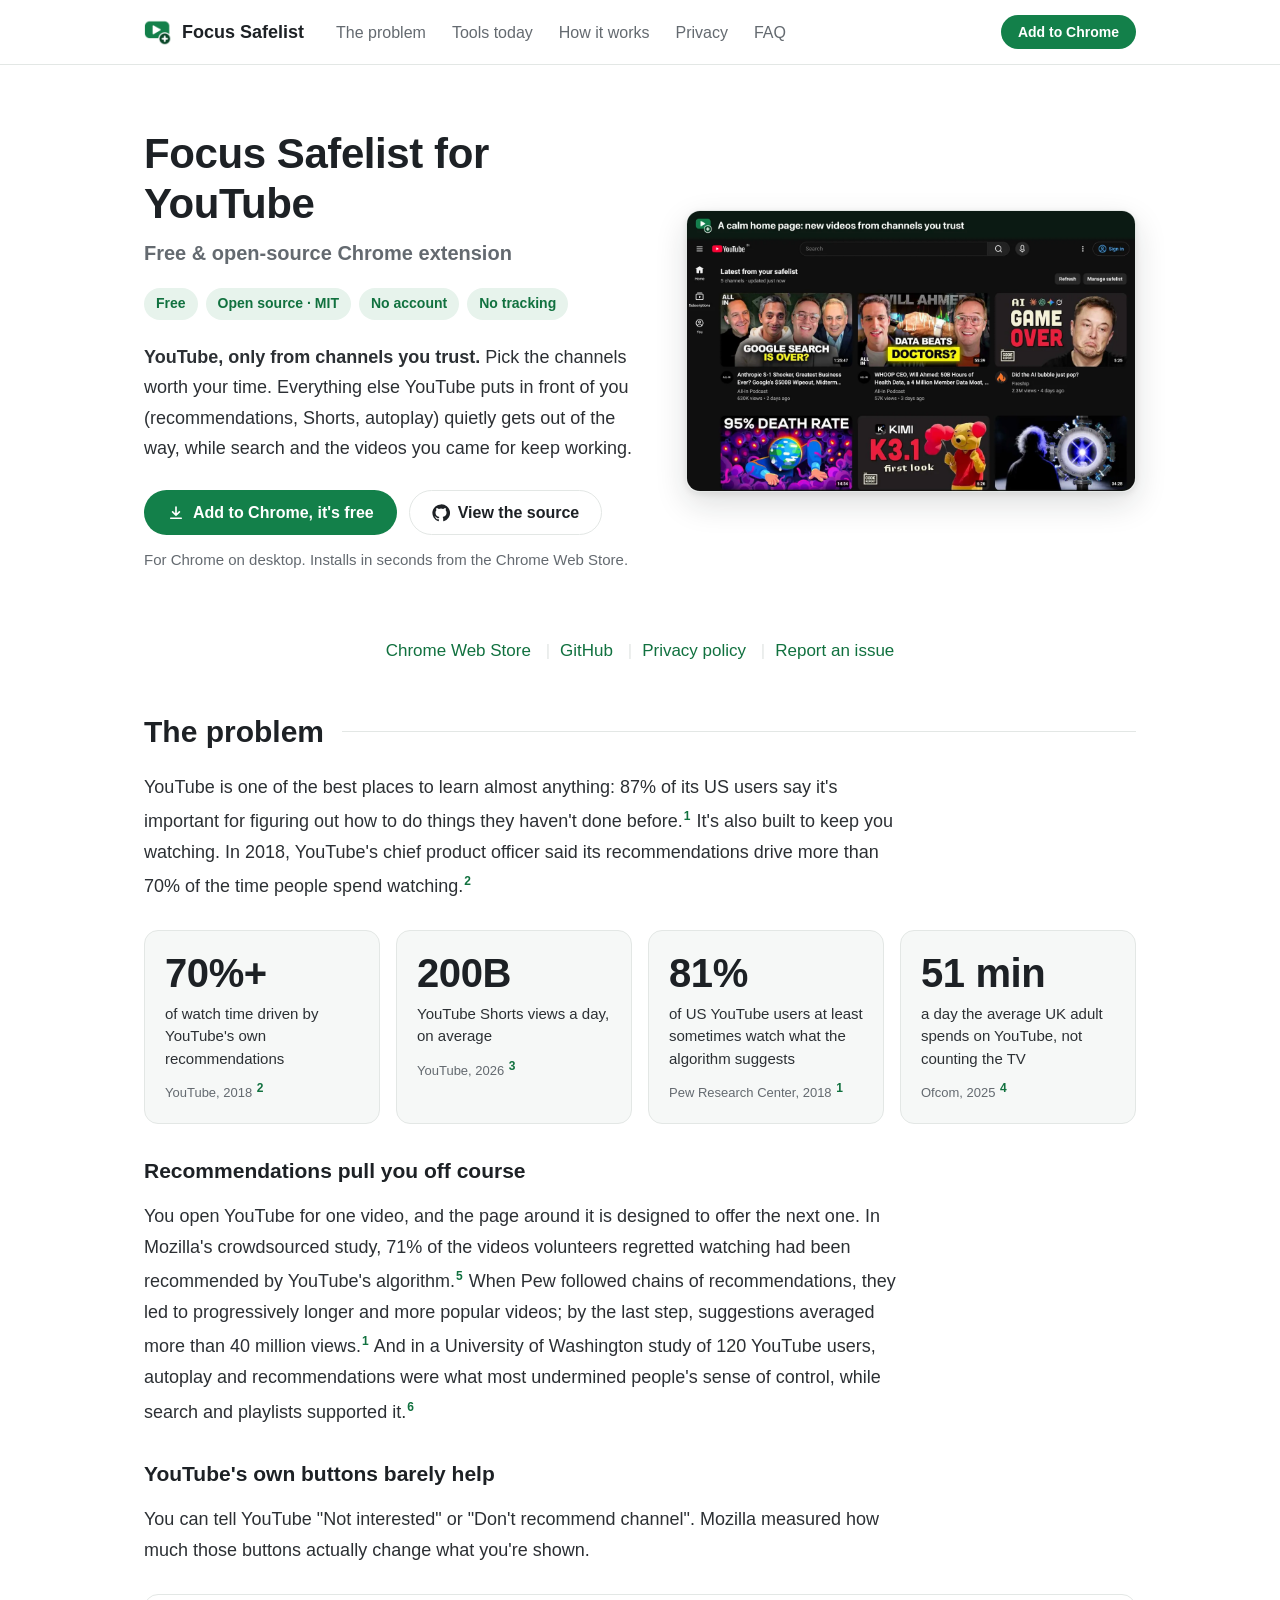
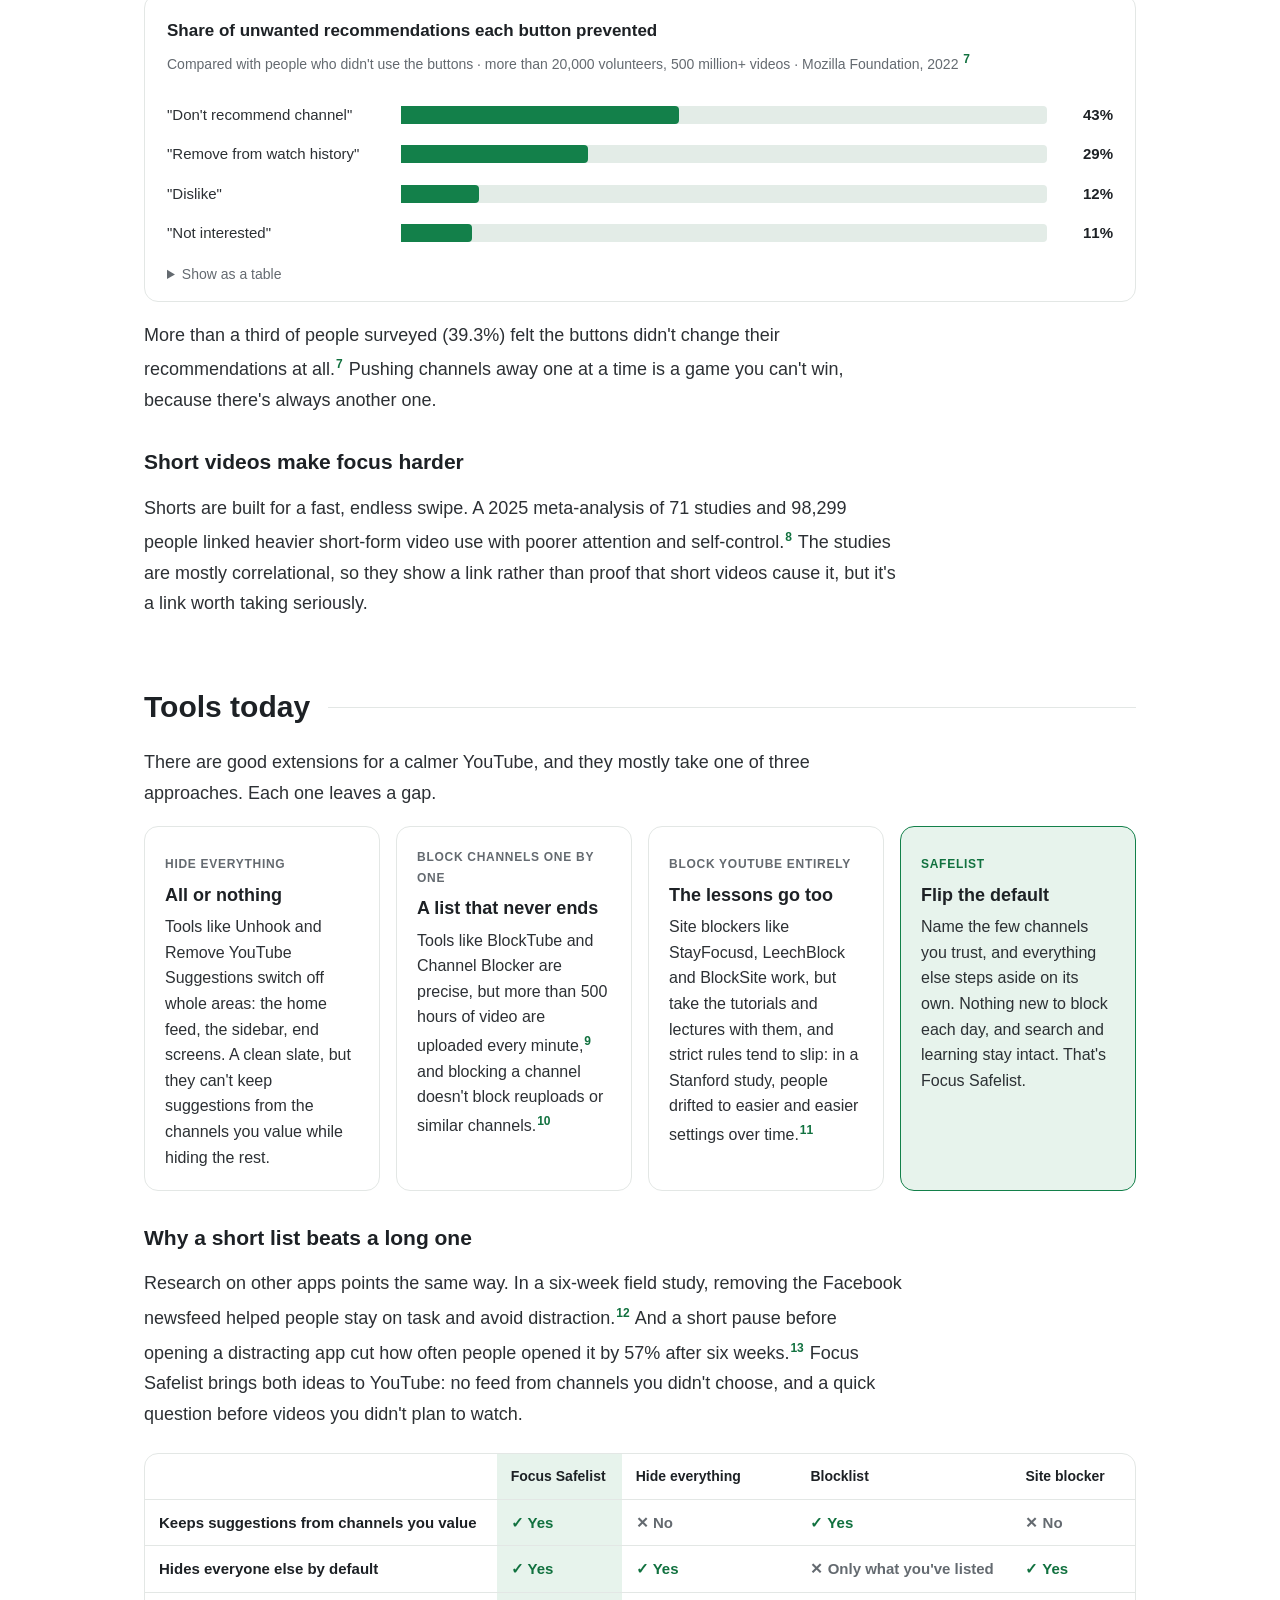
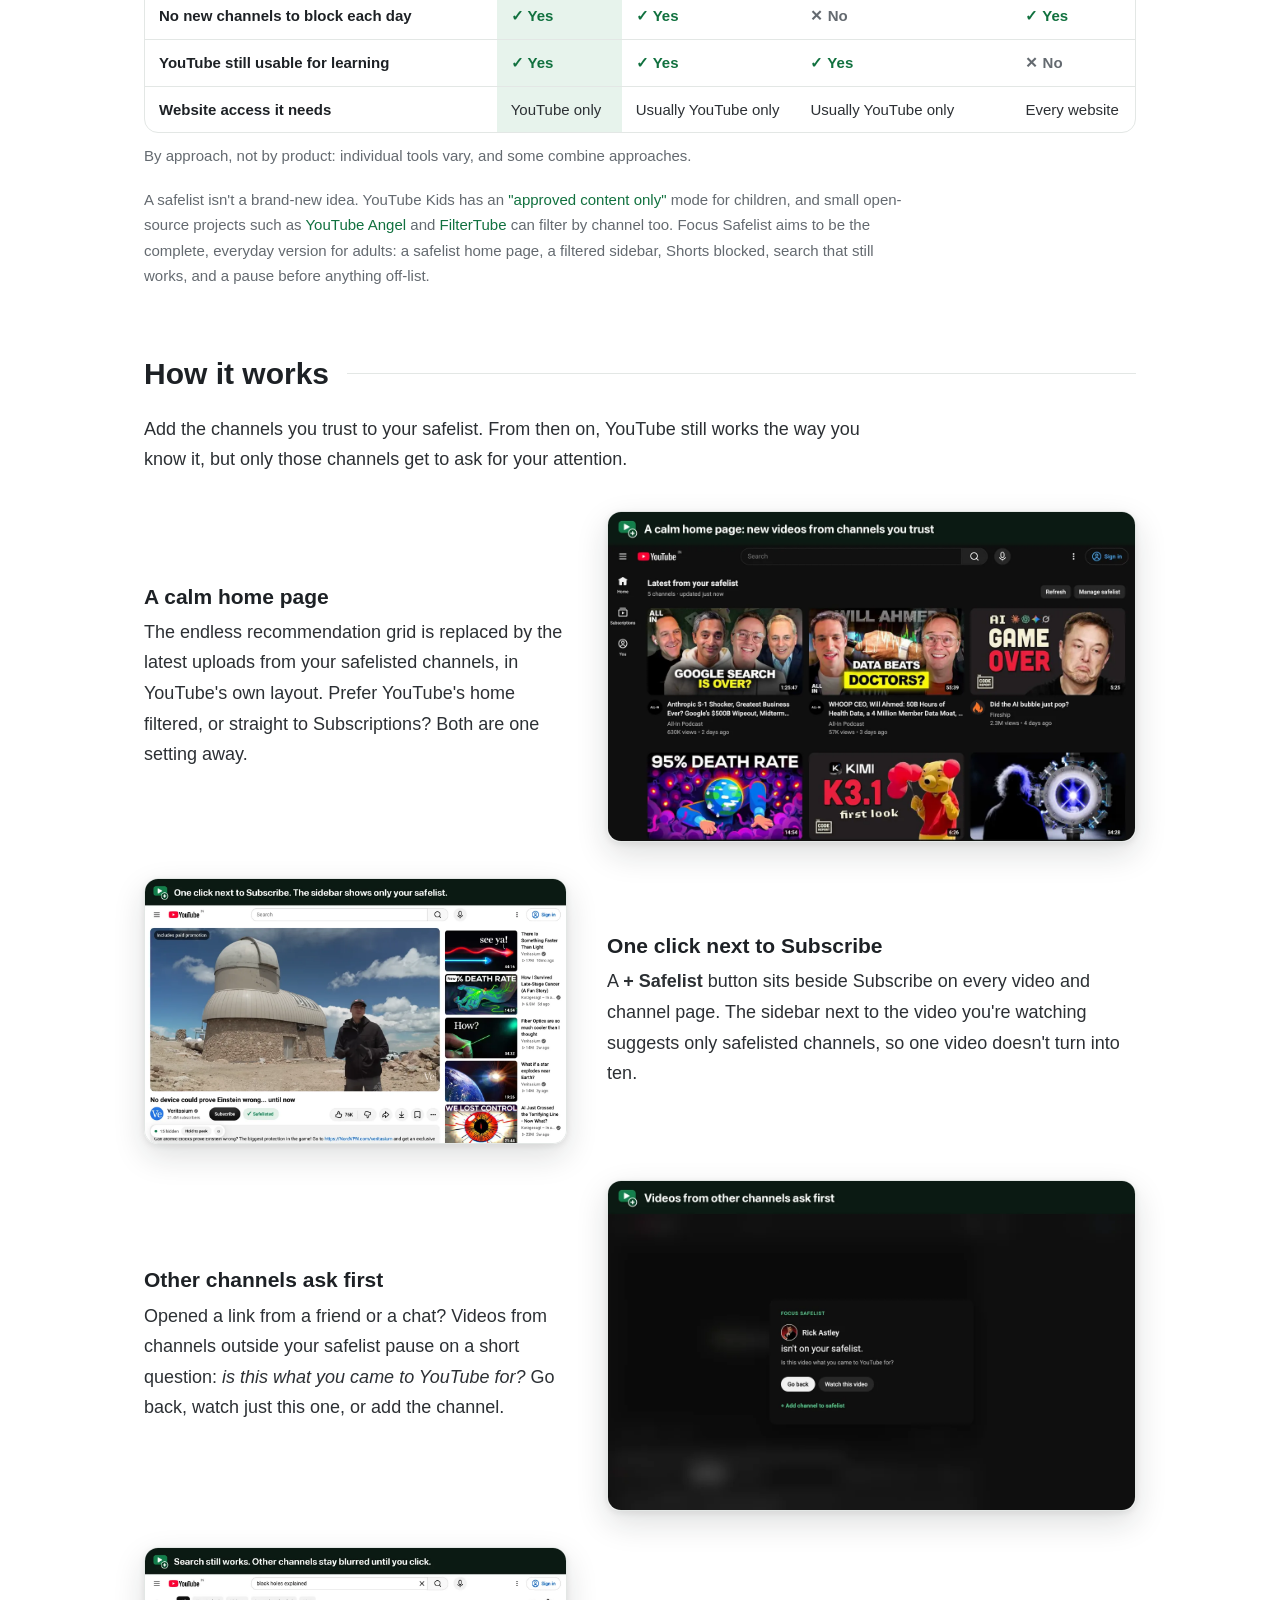
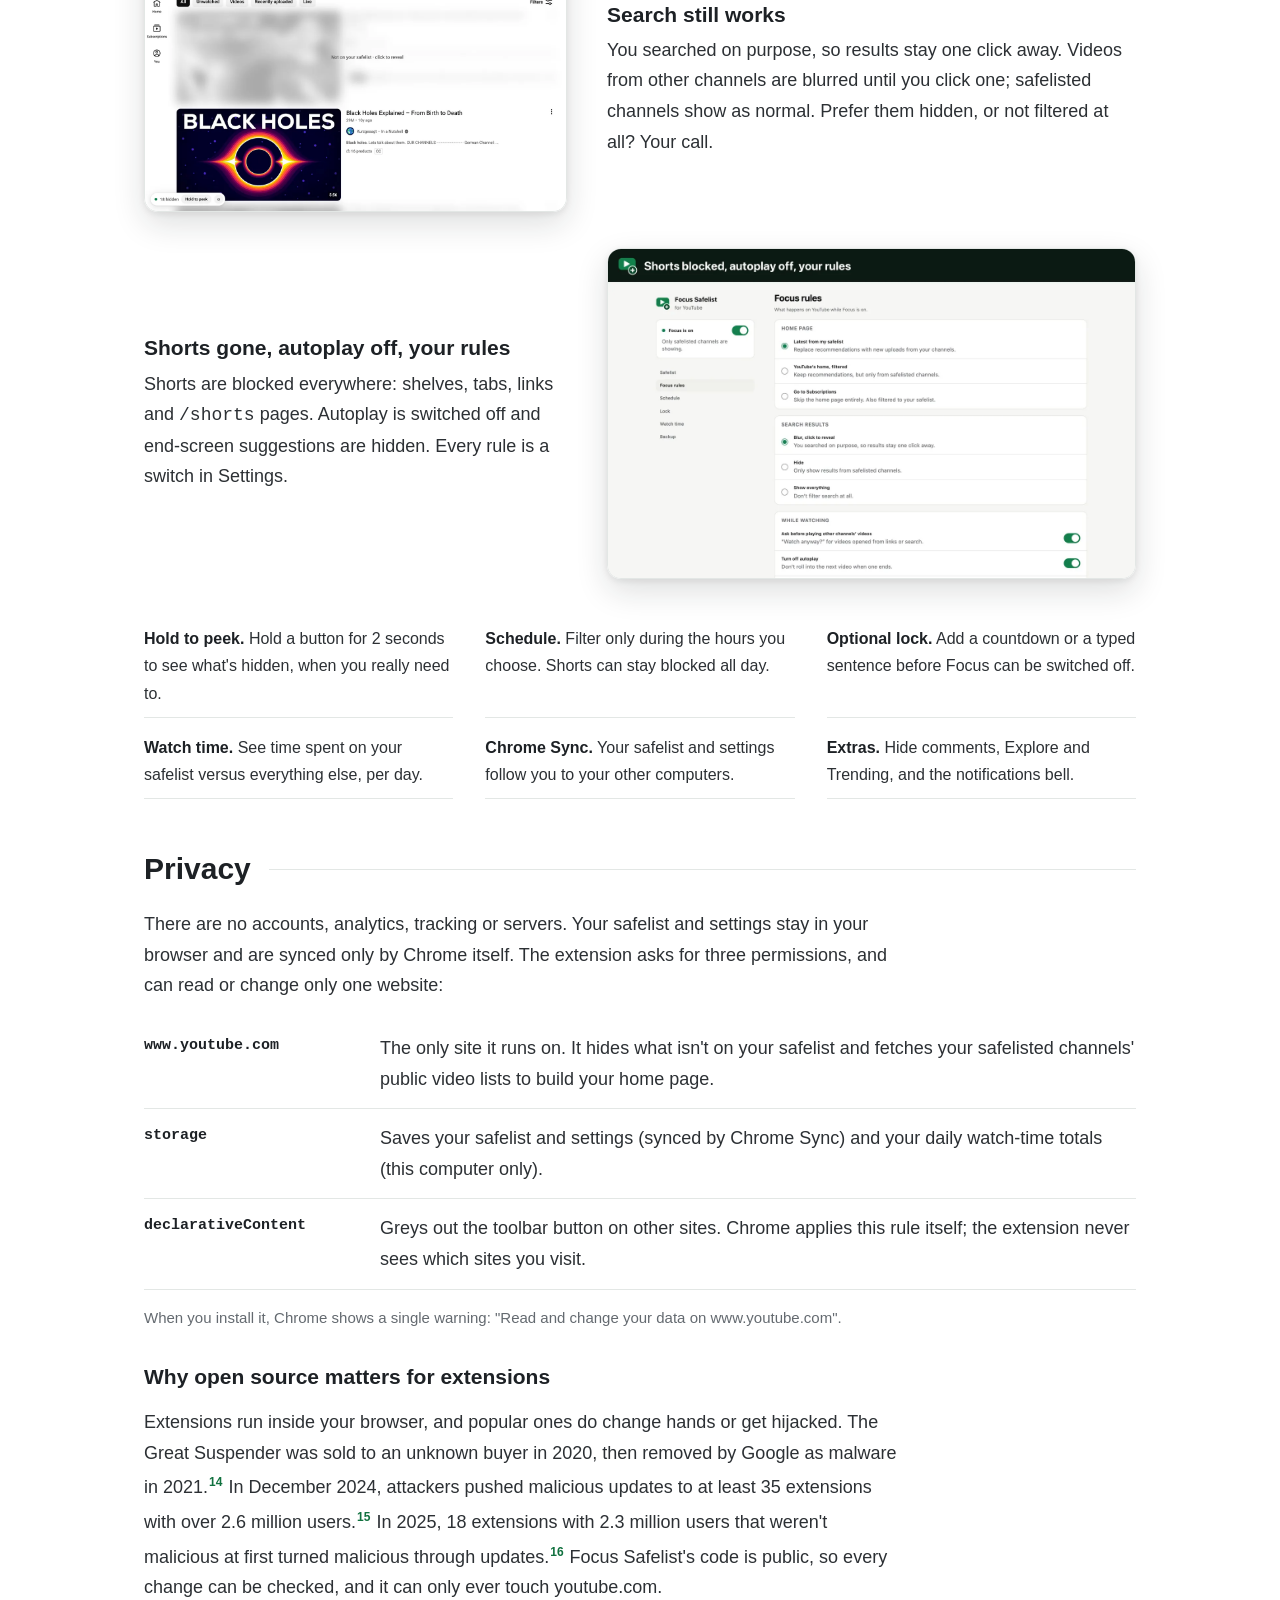
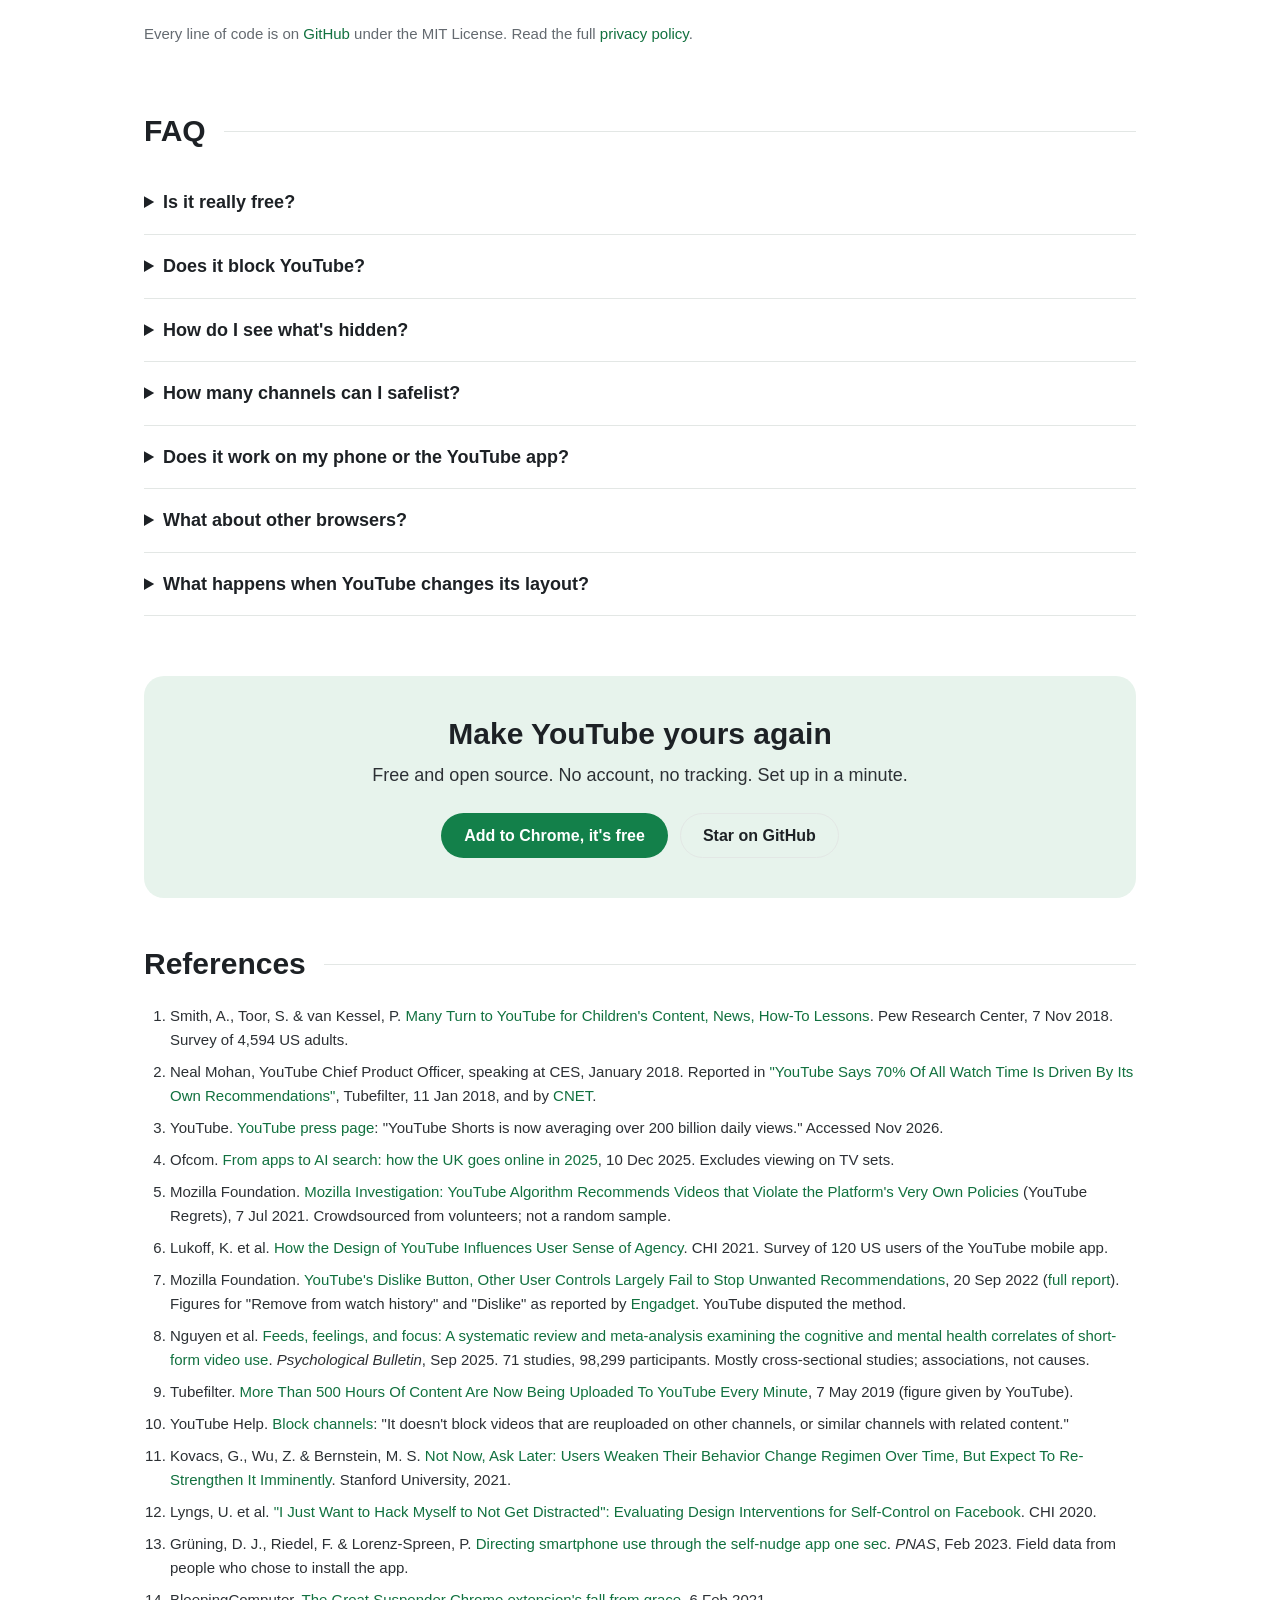
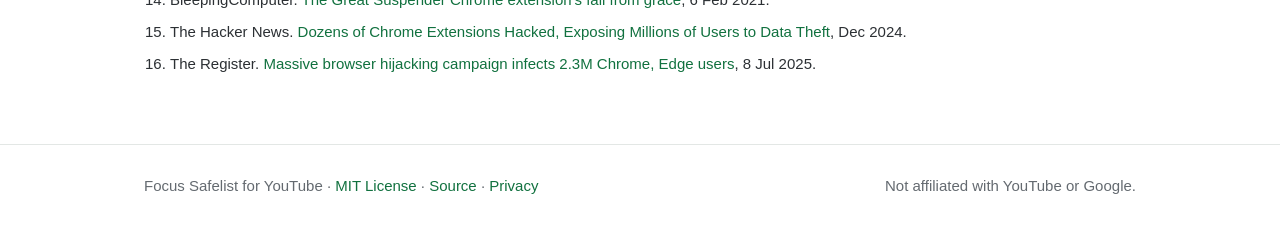
==== docs/index.html @ 9c0fc7d2 "Add the project website (GitHub Pages, docs/) A single static page: what Focus Safelist does, why Yo" ====
<!doctype html>
<html lang="en">
<head>
  <meta charset="utf-8">
  <meta name="viewport" content="width=device-width, initial-scale=1">
  <title>Focus Safelist for YouTube · YouTube, only from channels you trust</title>
  <meta name="description" content="A free, open-source Chrome extension that shows YouTube videos only from channels you trust. Hides other recommendations, blocks Shorts, turns off autoplay. No account, no tracking.">
  <link rel="canonical" href="https://thisisjoey.github.io/focus-safelist/">
  <link rel="icon" type="image/png" href="assets/favicon.png">
  <link rel="stylesheet" href="style.css">
  <meta name="theme-color" content="#13804a">

  <meta property="og:type" content="website">
  <meta property="og:title" content="Focus Safelist for YouTube">
  <meta property="og:description" content="YouTube, only from channels you trust. Free and open source.">
  <meta property="og:url" content="https://thisisjoey.github.io/focus-safelist/">
  <meta property="og:image" content="https://thisisjoey.github.io/focus-safelist/assets/social-card.jpg">
  <meta property="og:image:width" content="1400">
  <meta property="og:image:height" content="560">
  <meta name="twitter:card" content="summary_large_image">

  <script type="application/ld+json">
  {
    "@context": "https://schema.org",
    "@type": "SoftwareApplication",
    "name": "Focus Safelist for YouTube",
    "applicationCategory": "BrowserApplication",
    "operatingSystem": "Chrome",
    "offers": { "@type": "Offer", "price": "0", "priceCurrency": "USD" },
    "license": "https://opensource.org/licenses/MIT",
    "url": "https://thisisjoey.github.io/focus-safelist/",
    "downloadUrl": "https://chromewebstore.google.com/detail/goiilbihmgooemmokanoacgifdchcgjo",
    "codeRepository": "https://github.com/thisisjoey/focus-safelist"
  }
  </script>
</head>
<body>
  <a class="skip" href="#main">Skip to content</a>

  <header class="nav">
    <div class="wrap">
      <a class="brand" href="#top"><img src="assets/icon128.png" alt="" width="28" height="28">Focus Safelist</a>
      <ul class="nav-links">
        <li><a href="#problem">The problem</a></li>
        <li><a href="#tools">Tools today</a></li>
        <li><a href="#how">How it works</a></li>
        <li><a href="#privacy">Privacy</a></li>
        <li><a href="#faq">FAQ</a></li>
      </ul>
      <a class="btn btn-primary btn-small nav-cta" href="https://chromewebstore.google.com/detail/goiilbihmgooemmokanoacgifdchcgjo">Add to Chrome</a>
    </div>
  </header>

  <main id="main">
    <div class="wrap" id="top">

      <div class="hero">
        <div>
          <h1>Focus Safelist for YouTube</h1>
          <p class="role">Free &amp; open-source Chrome extension</p>
          <ul class="badges" aria-label="At a glance">
            <li>Free</li>
            <li>Open source · MIT</li>
            <li>No account</li>
            <li>No tracking</li>
          </ul>
          <p class="lede"><b>YouTube, only from channels you trust.</b> Pick the channels worth your time. Everything else YouTube puts in front of you (recommendations, Shorts, autoplay) quietly gets out of the way, while search and the videos you came for keep working.</p>
          <div class="cta-row">
            <a class="btn btn-primary" href="https://chromewebstore.google.com/detail/goiilbihmgooemmokanoacgifdchcgjo">
              <svg viewBox="0 0 24 24" fill="none" stroke="currentColor" stroke-width="2.2" stroke-linecap="round" stroke-linejoin="round" aria-hidden="true"><path d="M12 4v11m0 0-4.5-4.5M12 15l4.5-4.5M5 19h14"/></svg>
              Add to Chrome, it's free
            </a>
            <a class="btn btn-ghost" href="https://github.com/thisisjoey/focus-safelist">
              <svg viewBox="0 0 24 24" fill="currentColor" aria-hidden="true"><path d="M12 .5a11.5 11.5 0 0 0-3.64 22.41c.58.1.79-.25.79-.56v-2c-3.2.7-3.88-1.37-3.88-1.37-.53-1.33-1.28-1.69-1.28-1.69-1.05-.71.08-.7.08-.7 1.16.08 1.77 1.19 1.77 1.19 1.03 1.77 2.7 1.26 3.36.96.1-.75.4-1.26.73-1.55-2.56-.29-5.25-1.28-5.25-5.69 0-1.26.45-2.29 1.19-3.1-.12-.29-.52-1.47.11-3.06 0 0 .97-.31 3.17 1.18a11 11 0 0 1 5.77 0c2.2-1.49 3.17-1.18 3.17-1.18.63 1.59.23 2.77.11 3.06.74.81 1.19 1.84 1.19 3.1 0 4.42-2.7 5.39-5.26 5.68.41.36.78 1.06.78 2.14v3.17c0 .31.21.67.8.56A11.5 11.5 0 0 0 12 .5Z"/></svg>
              View the source
            </a>
          </div>
          <p class="cta-note">For Chrome on desktop. Installs in seconds from the Chrome Web Store.</p>
        </div>
        <img class="shot" src="assets/screenshot-1-home.webp" width="1280" height="800" alt="YouTube's home page with Focus Safelist on: a grid titled 'Latest from your safelist' showing new uploads from five chosen channels, and no other recommendations.">
      </div>

      <p class="links-row">
        <a href="https://chromewebstore.google.com/detail/goiilbihmgooemmokanoacgifdchcgjo">Chrome Web Store</a> <a href="https://github.com/thisisjoey/focus-safelist">GitHub</a> <a href="https://github.com/thisisjoey/focus-safelist/blob/main/PRIVACY.md">Privacy policy</a> <a href="https://github.com/thisisjoey/focus-safelist/issues">Report an issue</a>
      </p>

      <section id="problem" aria-labelledby="problem-h">
        <h2 id="problem-h">The problem</h2>
        <p class="measure">YouTube is one of the best places to learn almost anything: 87% of its US users say it's important for figuring out how to do things they haven't done before.<sup><a href="#ref-pew">1</a></sup> It's also built to keep you watching. In 2018, YouTube's chief product officer said its recommendations drive more than 70% of the time people spend watching.<sup><a href="#ref-mohan">2</a></sup></p>

        <div class="stats">
          <div class="stat">
            <span class="stat-value">70%+</span>
            <span class="stat-label">of watch time driven by YouTube's own recommendations</span>
            <span class="stat-source">YouTube, 2018 <sup><a href="#ref-mohan">2</a></sup></span>
          </div>
          <div class="stat">
            <span class="stat-value">200B</span>
            <span class="stat-label">YouTube Shorts views a day, on average</span>
            <span class="stat-source">YouTube, 2026 <sup><a href="#ref-shorts">3</a></sup></span>
          </div>
          <div class="stat">
            <span class="stat-value">81%</span>
            <span class="stat-label">of US YouTube users at least sometimes watch what the algorithm suggests</span>
            <span class="stat-source">Pew Research Center, 2018 <sup><a href="#ref-pew">1</a></sup></span>
          </div>
          <div class="stat">
            <span class="stat-value">51 min</span>
            <span class="stat-label">a day the average UK adult spends on YouTube, not counting the TV</span>
            <span class="stat-source">Ofcom, 2025 <sup><a href="#ref-ofcom">4</a></sup></span>
          </div>
        </div>

        <h3 class="gap">Recommendations pull you off course</h3>
        <p class="measure">You open YouTube for one video, and the page around it is designed to offer the next one. In Mozilla's crowdsourced study, 71% of the videos volunteers regretted watching had been recommended by YouTube's algorithm.<sup><a href="#ref-regrets">5</a></sup> When Pew followed chains of recommendations, they led to progressively longer and more popular videos; by the last step, suggestions averaged more than 40 million views.<sup><a href="#ref-pew">1</a></sup> And in a University of Washington study of 120 YouTube users, autoplay and recommendations were what most undermined people's sense of control, while search and playlists supported it.<sup><a href="#ref-lukoff">6</a></sup></p>

        <h3 class="gap">YouTube's own buttons barely help</h3>
        <p class="measure">You can tell YouTube "Not interested" or "Don't recommend channel". Mozilla measured how much those buttons actually change what you're shown.</p>

        <figure class="chart" aria-labelledby="chart-title">
          <p class="chart-title" id="chart-title">Share of unwanted recommendations each button prevented</p>
          <p class="chart-sub">Compared with people who didn't use the buttons · more than 20,000 volunteers, 500 million+ videos · Mozilla Foundation, 2022 <sup><a href="#ref-buttons">7</a></sup></p>
          <ul class="bars">
            <li class="bar-row" tabindex="0" aria-label="Don't recommend channel: prevented 43% of unwanted recommendations">
              <span class="bar-name">"Don't recommend channel"</span>
              <span class="bar-track"><span class="bar-fill" style="width: 43%"></span></span>
              <span class="bar-value">43%</span>
              <span class="bar-tip" aria-hidden="true">"Don't recommend channel" prevented 43% of unwanted recommendations, the best of the four.</span>
            </li>
            <li class="bar-row" tabindex="0" aria-label="Remove from watch history: prevented 29% of unwanted recommendations">
              <span class="bar-name">"Remove from watch history"</span>
              <span class="bar-track"><span class="bar-fill" style="width: 29%"></span></span>
              <span class="bar-value">29%</span>
              <span class="bar-tip" aria-hidden="true">"Remove from watch history" prevented 29% of unwanted recommendations.</span>
            </li>
            <li class="bar-row" tabindex="0" aria-label="Dislike: prevented 12% of unwanted recommendations">
              <span class="bar-name">"Dislike"</span>
              <span class="bar-track"><span class="bar-fill" style="width: 12%"></span></span>
              <span class="bar-value">12%</span>
              <span class="bar-tip" aria-hidden="true">"Dislike" prevented 12% of unwanted recommendations.</span>
            </li>
            <li class="bar-row" tabindex="0" aria-label="Not interested: prevented 11% of unwanted recommendations">
              <span class="bar-name">"Not interested"</span>
              <span class="bar-track"><span class="bar-fill" style="width: 11%"></span></span>
              <span class="bar-value">11%</span>
              <span class="bar-tip" aria-hidden="true">"Not interested" prevented 11% of unwanted recommendations.</span>
            </li>
          </ul>
          <details>
            <summary>Show as a table</summary>
            <table>
              <thead><tr><th scope="col">YouTube button</th><th scope="col">Unwanted recommendations prevented</th></tr></thead>
              <tbody>
                <tr><td>Don't recommend channel</td><td>43%</td></tr>
                <tr><td>Remove from watch history</td><td>29%</td></tr>
                <tr><td>Dislike</td><td>12%</td></tr>
                <tr><td>Not interested</td><td>11%</td></tr>
              </tbody>
            </table>
          </details>
        </figure>
        <p class="measure">More than a third of people surveyed (39.3%) felt the buttons didn't change their recommendations at all.<sup><a href="#ref-buttons">7</a></sup> Pushing channels away one at a time is a game you can't win, because there's always another one.</p>

        <h3 class="gap">Short videos make focus harder</h3>
        <p class="measure">Shorts are built for a fast, endless swipe. A 2025 meta-analysis of 71 studies and 98,299 people linked heavier short-form video use with poorer attention and self-control.<sup><a href="#ref-sfv">8</a></sup> The studies are mostly correlational, so they show a link rather than proof that short videos cause it, but it's a link worth taking seriously.</p>
      </section>

      <section id="tools" aria-labelledby="tools-h">
        <h2 id="tools-h">Tools today</h2>
        <p class="measure">There are good extensions for a calmer YouTube, and they mostly take one of three approaches. Each one leaves a gap.</p>

        <div class="cards">
          <div class="card">
            <span class="tag">Hide everything</span>
            <h3>All or nothing</h3>
            <p>Tools like Unhook and Remove YouTube Suggestions switch off whole areas: the home feed, the sidebar, end screens. A clean slate, but they can't keep suggestions from the channels you value while hiding the rest.</p>
          </div>
          <div class="card">
            <span class="tag">Block channels one by one</span>
            <h3>A list that never ends</h3>
            <p>Tools like BlockTube and Channel Blocker are precise, but more than 500 hours of video are uploaded every minute,<sup><a href="#ref-uploads">9</a></sup> and blocking a channel doesn't block reuploads or similar channels.<sup><a href="#ref-block">10</a></sup></p>
          </div>
          <div class="card">
            <span class="tag">Block YouTube entirely</span>
            <h3>The lessons go too</h3>
            <p>Site blockers like StayFocusd, LeechBlock and BlockSite work, but take the tutorials and lectures with them, and strict rules tend to slip: in a Stanford study, people drifted to easier and easier settings over time.<sup><a href="#ref-kovacs">11</a></sup></p>
          </div>
          <div class="card ours">
            <span class="tag">Safelist</span>
            <h3>Flip the default</h3>
            <p>Name the few channels you trust, and everything else steps aside on its own. Nothing new to block each day, and search and learning stay intact. That's Focus Safelist.</p>
          </div>
        </div>

        <h3 class="gap">Why a short list beats a long one</h3>
        <p class="measure">Research on other apps points the same way. In a six-week field study, removing the Facebook newsfeed helped people stay on task and avoid distraction.<sup><a href="#ref-lyngs">12</a></sup> And a short pause before opening a distracting app cut how often people opened it by 57% after six weeks.<sup><a href="#ref-onesec">13</a></sup> Focus Safelist brings both ideas to YouTube: no feed from channels you didn't choose, and a quick question before videos you didn't plan to watch.</p>

        <div class="table-scroll gap-top">
          <table>
            <caption class="sr-only">How common approaches compare with a safelist</caption>
            <thead>
              <tr>
                <th scope="col"></th>
                <th scope="col" class="col-ours">Focus Safelist</th>
                <th scope="col">Hide everything</th>
                <th scope="col">Blocklist</th>
                <th scope="col">Site blocker</th>
              </tr>
            </thead>
            <tbody>
              <tr>
                <th scope="row">Keeps suggestions from channels you value</th>
                <td class="col-ours"><span class="yes">✓ Yes</span></td>
                <td><span class="no">✕ No</span></td>
                <td><span class="yes">✓ Yes</span></td>
                <td><span class="no">✕ No</span></td>
              </tr>
              <tr>
                <th scope="row">Hides everyone else by default</th>
                <td class="col-ours"><span class="yes">✓ Yes</span></td>
                <td><span class="yes">✓ Yes</span></td>
                <td><span class="no">✕ Only what you've listed</span></td>
                <td><span class="yes">✓ Yes</span></td>
              </tr>
              <tr>
                <th scope="row">No new channels to block each day</th>
                <td class="col-ours"><span class="yes">✓ Yes</span></td>
                <td><span class="yes">✓ Yes</span></td>
                <td><span class="no">✕ No</span></td>
                <td><span class="yes">✓ Yes</span></td>
              </tr>
              <tr>
                <th scope="row">YouTube still usable for learning</th>
                <td class="col-ours"><span class="yes">✓ Yes</span></td>
                <td><span class="yes">✓ Yes</span></td>
                <td><span class="yes">✓ Yes</span></td>
                <td><span class="no">✕ No</span></td>
              </tr>
              <tr>
                <th scope="row">Website access it needs</th>
                <td class="col-ours">YouTube only</td>
                <td>Usually YouTube only</td>
                <td>Usually YouTube only</td>
                <td>Every website</td>
              </tr>
            </tbody>
          </table>
        </div>
        <p class="small muted note">By approach, not by product: individual tools vary, and some combine approaches.</p>

        <p class="measure small muted">A safelist isn't a brand-new idea. YouTube Kids has an <a href="https://support.google.com/youtubekids/answer/6172307">"approved content only"</a> mode for children, and small open-source projects such as <a href="https://github.com/ltrinchini/Youtube-Angel">YouTube Angel</a> and <a href="https://github.com/varshneydevansh/FilterTube">FilterTube</a> can filter by channel too. Focus Safelist aims to be the complete, everyday version for adults: a safelist home page, a filtered sidebar, Shorts blocked, search that still works, and a pause before anything off-list.</p>
      </section>

      <section id="how" aria-labelledby="how-h">
        <h2 id="how-h">How it works</h2>
        <p class="measure">Add the channels you trust to your safelist. From then on, YouTube still works the way you know it, but only those channels get to ask for your attention.</p>

        <div class="feature">
          <div class="feature-text">
            <h3>A calm home page</h3>
            <p>The endless recommendation grid is replaced by the latest uploads from your safelisted channels, in YouTube's own layout. Prefer YouTube's home filtered, or straight to Subscriptions? Both are one setting away.</p>
          </div>
          <figure><img class="shot" src="assets/screenshot-1-home.webp" width="1280" height="800" loading="lazy" alt="Home page showing 'Latest from your safelist' with new videos from chosen channels."></figure>
        </div>

        <div class="feature">
          <div class="feature-text">
            <h3>One click next to Subscribe</h3>
            <p>A <b>+&nbsp;Safelist</b> button sits beside Subscribe on every video and channel page. The sidebar next to the video you're watching suggests only safelisted channels, so one video doesn't turn into ten.</p>
          </div>
          <figure><img class="shot" src="assets/screenshot-2-watch.webp" width="1280" height="800" loading="lazy" alt="A Veritasium video page with a green 'Safelisted' button next to Subscribe, and a sidebar showing only videos from safelisted channels."></figure>
        </div>

        <div class="feature">
          <div class="feature-text">
            <h3>Other channels ask first</h3>
            <p>Opened a link from a friend or a chat? Videos from channels outside your safelist pause on a short question: <i>is this what you came to YouTube for?</i> Go back, watch just this one, or add the channel.</p>
          </div>
          <figure><img class="shot" src="assets/screenshot-3-gate.webp" width="1280" height="800" loading="lazy" alt="A dialog over a blurred page: 'Rick Astley isn't on your safelist. Is this video what you came to YouTube for?' with Go back and Watch this video buttons."></figure>
        </div>

        <div class="feature">
          <div class="feature-text">
            <h3>Search still works</h3>
            <p>You searched on purpose, so results stay one click away. Videos from other channels are blurred until you click one; safelisted channels show as normal. Prefer them hidden, or not filtered at all? Your call.</p>
          </div>
          <figure><img class="shot" src="assets/screenshot-4-search.webp" width="1280" height="800" loading="lazy" alt="Search results for 'black holes explained': a result from a non-safelisted channel is blurred with 'Not on your safelist, click to reveal', while a Kurzgesagt video shows normally."></figure>
        </div>

        <div class="feature">
          <div class="feature-text">
            <h3>Shorts gone, autoplay off, your rules</h3>
            <p>Shorts are blocked everywhere: shelves, tabs, links and <code>/shorts</code> pages. Autoplay is switched off and end-screen suggestions are hidden. Every rule is a switch in Settings.</p>
          </div>
          <figure><img class="shot" src="assets/screenshot-5-settings.webp" width="1280" height="800" loading="lazy" alt="The Focus rules settings page with options for the home page, search results and while watching."></figure>
        </div>

        <ul class="mini-list">
          <li><b>Hold to peek.</b> Hold a button for 2 seconds to see what's hidden, when you really need to.</li>
          <li><b>Schedule.</b> Filter only during the hours you choose. Shorts can stay blocked all day.</li>
          <li><b>Optional lock.</b> Add a countdown or a typed sentence before Focus can be switched off.</li>
          <li><b>Watch time.</b> See time spent on your safelist versus everything else, per day.</li>
          <li><b>Chrome Sync.</b> Your safelist and settings follow you to your other computers.</li>
          <li><b>Extras.</b> Hide comments, Explore and Trending, and the notifications bell.</li>
        </ul>
      </section>

      <section id="privacy" aria-labelledby="privacy-h">
        <h2 id="privacy-h">Privacy</h2>
        <p class="measure">There are no accounts, analytics, tracking or servers. Your safelist and settings stay in your browser and are synced only by Chrome itself. The extension asks for three permissions, and can read or change only one website:</p>
        <ul class="perms">
          <li><code>www.youtube.com</code><span>The only site it runs on. It hides what isn't on your safelist and fetches your safelisted channels' public video lists to build your home page.</span></li>
          <li><code>storage</code><span>Saves your safelist and settings (synced by Chrome Sync) and your daily watch-time totals (this computer only).</span></li>
          <li><code>declarativeContent</code><span>Greys out the toolbar button on other sites. Chrome applies this rule itself; the extension never sees which sites you visit.</span></li>
        </ul>
        <p class="small muted">When you install it, Chrome shows a single warning: "Read and change your data on www.youtube.com".</p>

        <h3 class="gap">Why open source matters for extensions</h3>
        <p class="measure">Extensions run inside your browser, and popular ones do change hands or get hijacked. The Great Suspender was sold to an unknown buyer in 2020, then removed by Google as malware in 2021.<sup><a href="#ref-suspender">14</a></sup> In December 2024, attackers pushed malicious updates to at least 35 extensions with over 2.6 million users.<sup><a href="#ref-cyberhaven">15</a></sup> In 2025, 18 extensions with 2.3 million users that weren't malicious at first turned malicious through updates.<sup><a href="#ref-reddirection">16</a></sup> Focus Safelist's code is public, so every change can be checked, and it can only ever touch youtube.com.</p>
        <p class="small muted">Every line of code is on <a href="https://github.com/thisisjoey/focus-safelist">GitHub</a> under the MIT License. Read the full <a href="https://github.com/thisisjoey/focus-safelist/blob/main/PRIVACY.md">privacy policy</a>.</p>
      </section>

      <section id="faq" class="faq" aria-labelledby="faq-h">
        <h2 id="faq-h">FAQ</h2>
        <details>
          <summary>Is it really free?</summary>
          <p>Yes. No paid tier, no ads, no account. The source code is MIT-licensed on GitHub.</p>
        </details>
        <details>
          <summary>Does it block YouTube?</summary>
          <p>No, and that's the point. Search, your subscriptions and every video from your safelisted channels work as usual. It removes the parts designed to pull you somewhere you didn't plan to go.</p>
        </details>
        <details>
          <summary>How do I see what's hidden?</summary>
          <p>A small bar at the bottom-left of YouTube shows how many videos are hidden. Hold <b>Hold to peek</b> for 2 seconds (you can change this in Settings) to see them. You can also switch Focus off from the toolbar button.</p>
        </details>
        <details>
          <summary>How many channels can I safelist?</summary>
          <p>About 400, the limit of Chrome's sync storage. Most people need far fewer: the point is a short list of channels you'd choose on purpose.</p>
        </details>
        <details>
          <summary>Does it work on my phone or the YouTube app?</summary>
          <p>No. It's a Chrome extension, so it works in Chrome on desktop (Windows, Mac, Linux and ChromeOS).</p>
        </details>
        <details>
          <summary>What about other browsers?</summary>
          <p>It's built and tested for Chrome. Browsers that install extensions from the Chrome Web Store, such as Edge and Brave, may work but aren't tested.</p>
        </details>
        <details>
          <summary>What happens when YouTube changes its layout?</summary>
          <p>YouTube changes its pages often. Everything the extension looks for lives in one file so it can be fixed quickly. If something slips through, please <a href="https://github.com/thisisjoey/focus-safelist/issues">open an issue</a>.</p>
        </details>
      </section>

      <div class="closing">
        <h2>Make YouTube yours again</h2>
        <p>Free and open source. No account, no tracking. Set up in a minute.</p>
        <div class="cta-row">
          <a class="btn btn-primary" href="https://chromewebstore.google.com/detail/goiilbihmgooemmokanoacgifdchcgjo">Add to Chrome, it's free</a>
          <a class="btn btn-ghost" href="https://github.com/thisisjoey/focus-safelist">Star on GitHub</a>
        </div>
      </div>

      <section id="references" class="refs" aria-labelledby="refs-h">
        <h2 id="refs-h">References</h2>
        <ol>
          <li id="ref-pew">Smith, A., Toor, S. &amp; van Kessel, P. <a href="https://www.pewresearch.org/internet/2018/11/07/many-turn-to-youtube-for-childrens-content-news-how-to-lessons/">Many Turn to YouTube for Children's Content, News, How-To Lessons</a>. Pew Research Center, 7 Nov 2018. Survey of 4,594 US adults.</li>
          <li id="ref-mohan">Neal Mohan, YouTube Chief Product Officer, speaking at CES, January 2018. Reported in <a href="https://www.tubefilter.com/2018/01/11/youtube-most-watch-time-driven-by-recommendations/">"YouTube Says 70% Of All Watch Time Is Driven By Its Own Recommendations"</a>, Tubefilter, 11 Jan 2018, and by <a href="https://www.cnet.com/tech/services-and-software/youtube-ces-2018-neal-mohan/">CNET</a>.</li>
          <li id="ref-shorts">YouTube. <a href="https://blog.youtube/press/">YouTube press page</a>: "YouTube Shorts is now averaging over 200 billion daily views." Accessed Nov 2026.</li>
          <li id="ref-ofcom">Ofcom. <a href="https://www.ofcom.org.uk/media-use-and-attitudes/online-habits/from-apps-to-ai-search-how-the-uk-goes-online-in-2025">From apps to AI search: how the UK goes online in 2025</a>, 10 Dec 2025. Excludes viewing on TV sets.</li>
          <li id="ref-regrets">Mozilla Foundation. <a href="https://www.mozillafoundation.org/en/blog/mozilla-investigation-youtube-algorithm-recommends-videos-that-violate-the-platforms-very-own-policies/">Mozilla Investigation: YouTube Algorithm Recommends Videos that Violate the Platform's Very Own Policies</a> (YouTube Regrets), 7 Jul 2021. Crowdsourced from volunteers; not a random sample.</li>
          <li id="ref-lukoff">Lukoff, K. et al. <a href="https://arxiv.org/abs/2101.11778">How the Design of YouTube Influences User Sense of Agency</a>. CHI 2021. Survey of 120 US users of the YouTube mobile app.</li>
          <li id="ref-buttons">Mozilla Foundation. <a href="https://www.mozillafoundation.org/en/blog/mozilla-investigation-youtubes-dislike-button-other-user-controls-largely-fail-to-stop-unwanted-recommendations/">YouTube's Dislike Button, Other User Controls Largely Fail to Stop Unwanted Recommendations</a>, 20 Sep 2022 (<a href="https://www.mozillafoundation.org/en/research/library/user-controls/">full report</a>). Figures for "Remove from watch history" and "Dislike" as reported by <a href="https://www.engadget.com/mozilla-youtube-recommendation-study-080006930.html">Engadget</a>. YouTube disputed the method.</li>
          <li id="ref-sfv">Nguyen et al. <a href="https://doi.org/10.1037/bul0000498">Feeds, feelings, and focus: A systematic review and meta-analysis examining the cognitive and mental health correlates of short-form video use</a>. <i>Psychological Bulletin</i>, Sep 2025. 71 studies, 98,299 participants. Mostly cross-sectional studies; associations, not causes.</li>
          <li id="ref-uploads">Tubefilter. <a href="https://www.tubefilter.com/2019/05/07/number-hours-video-uploaded-to-youtube-per-minute/">More Than 500 Hours Of Content Are Now Being Uploaded To YouTube Every Minute</a>, 7 May 2019 (figure given by YouTube).</li>
          <li id="ref-block">YouTube Help. <a href="https://support.google.com/youtube/answer/13887963">Block channels</a>: "It doesn't block videos that are reuploaded on other channels, or similar channels with related content."</li>
          <li id="ref-kovacs">Kovacs, G., Wu, Z. &amp; Bernstein, M. S. <a href="https://arxiv.org/abs/2101.11743">Not Now, Ask Later: Users Weaken Their Behavior Change Regimen Over Time, But Expect To Re-Strengthen It Imminently</a>. Stanford University, 2021.</li>
          <li id="ref-lyngs">Lyngs, U. et al. <a href="https://arxiv.org/abs/2001.04180">"I Just Want to Hack Myself to Not Get Distracted": Evaluating Design Interventions for Self-Control on Facebook</a>. CHI 2020.</li>
          <li id="ref-onesec">Grüning, D. J., Riedel, F. &amp; Lorenz-Spreen, P. <a href="https://pmc.ncbi.nlm.nih.gov/articles/PMC9974409/">Directing smartphone use through the self-nudge app one sec</a>. <i>PNAS</i>, Feb 2023. Field data from people who chose to install the app.</li>
          <li id="ref-suspender">BleepingComputer. <a href="https://www.bleepingcomputer.com/news/security/the-great-suspender-chrome-extensions-fall-from-grace/">The Great Suspender Chrome extension's fall from grace</a>, 6 Feb 2021.</li>
          <li id="ref-cyberhaven">The Hacker News. <a href="https://thehackernews.com/2024/12/16-chrome-extensions-hacked-exposing.html">Dozens of Chrome Extensions Hacked, Exposing Millions of Users to Data Theft</a>, Dec 2024.</li>
          <li id="ref-reddirection">The Register. <a href="https://www.theregister.com/2025/07/08/browser_hijacking_campaign/">Massive browser hijacking campaign infects 2.3M Chrome, Edge users</a>, 8 Jul 2025.</li>
        </ol>
      </section>

    </div>
  </main>

  <footer>
    <div class="wrap">
      <span>Focus Safelist for YouTube · <a href="https://github.com/thisisjoey/focus-safelist/blob/main/LICENSE">MIT License</a> · <a href="https://github.com/thisisjoey/focus-safelist">Source</a> · <a href="https://github.com/thisisjoey/focus-safelist/blob/main/PRIVACY.md">Privacy</a></span>
      <span>Not affiliated with YouTube or Google.</span>
    </div>
  </footer>
</body>
</html>
---- docs/style.css ----
/* Focus Safelist for YouTube: project site. Plain CSS, no build step. */

:root {
  --bg: #ffffff;
  --surface: #f6f8f7;
  --text: #2c3034;
  --heading: #1d2125;
  --muted: #646a70;
  --line: #e3e7e5;
  --link: #11713f;
  --accent: #13804a;
  --accent-hover: #0f6b3d;
  --accent-ink: #ffffff;
  --accent-soft: #e7f3ec;
  --track: #e3ece7;
  --shadow: 0 12px 32px rgba(20, 30, 25, 0.14), 0 2px 6px rgba(20, 30, 25, 0.08);
  --radius: 14px;
  --wrap: 1040px;
  color-scheme: light;
}

@media (prefers-color-scheme: dark) {
  :root {
    --bg: #0f1211;
    --surface: #171b19;
    --text: #d9dedb;
    --heading: #f1f4f2;
    --muted: #9aa39e;
    --line: #2a302d;
    --link: #5fd896;
    --accent: #4fd88f;
    --accent-hover: #6be3a3;
    --accent-ink: #08170f;
    --accent-soft: #15281e;
    --track: #213029;
    --shadow: 0 12px 32px rgba(0, 0, 0, 0.5);
    color-scheme: dark;
  }
}

* {
  box-sizing: border-box;
}

html {
  scroll-behavior: smooth;
  scroll-padding-top: 80px;
}

body {
  margin: 0;
  background: var(--bg);
  color: var(--text);
  font: 18px/1.7 -apple-system, BlinkMacSystemFont, 'Segoe UI', Roboto, 'Helvetica Neue', Arial, sans-serif;
  -webkit-font-smoothing: antialiased;
}

a {
  color: var(--link);
  text-decoration: none;
}
a:hover {
  text-decoration: underline;
}
a:focus-visible,
button:focus-visible,
summary:focus-visible {
  outline: 2px solid var(--accent);
  outline-offset: 3px;
  border-radius: 4px;
}

img {
  max-width: 100%;
  height: auto;
}

h1,
h2,
h3 {
  color: var(--heading);
  line-height: 1.2;
}

.wrap {
  max-width: var(--wrap);
  margin: 0 auto;
  padding: 0 24px;
}

.skip {
  position: absolute;
  left: -9999px;
}
.skip:focus {
  left: 16px;
  top: 12px;
  z-index: 10;
  padding: 8px 14px;
  background: var(--bg);
}

/* ---------- Nav ---------- */

.nav {
  position: sticky;
  top: 0;
  z-index: 5;
  background: color-mix(in srgb, var(--bg) 88%, transparent);
  backdrop-filter: saturate(1.4) blur(10px);
  border-bottom: 1px solid var(--line);
}
.nav .wrap {
  display: flex;
  align-items: center;
  gap: 32px;
  height: 64px;
}
.brand {
  display: flex;
  align-items: center;
  gap: 10px;
  color: var(--heading);
  font-weight: 700;
  white-space: nowrap;
}
.brand:hover {
  text-decoration: none;
}
.brand img {
  width: 28px;
  height: 28px;
}
.nav-links {
  display: flex;
  gap: 26px;
  margin: 0;
  padding: 0;
  list-style: none;
  overflow-x: auto;
  scrollbar-width: none;
}
.nav-links a {
  color: var(--muted);
  font-size: 16px;
  white-space: nowrap;
}
.nav-links a:hover {
  color: var(--heading);
  text-decoration: none;
}
.nav-cta {
  margin-left: auto;
  white-space: nowrap;
}

/* ---------- Buttons & badges ---------- */

.btn {
  display: inline-flex;
  align-items: center;
  gap: 8px;
  padding: 12px 22px;
  border: 1px solid transparent;
  border-radius: 999px;
  font-size: 16px;
  font-weight: 600;
  line-height: 1.2;
  white-space: nowrap;
}
.btn:hover {
  text-decoration: none;
}
.btn-primary {
  background: var(--accent);
  color: var(--accent-ink);
}
.btn-primary:hover {
  background: var(--accent-hover);
}
.btn-ghost {
  border-color: var(--line);
  color: var(--heading);
}
.btn-ghost:hover {
  background: var(--surface);
}
.btn-small {
  padding: 8px 16px;
  font-size: 14px;
}
.btn svg {
  width: 18px;
  height: 18px;
  flex: none;
}

.badges {
  display: flex;
  flex-wrap: wrap;
  gap: 8px;
  margin: 0 0 22px;
  padding: 0;
  list-style: none;
}
.badges li {
  padding: 4px 12px;
  border-radius: 999px;
  background: var(--accent-soft);
  color: var(--link);
  font-size: 14px;
  font-weight: 600;
}

/* ---------- Hero ---------- */

.hero {
  display: grid;
  grid-template-columns: 1.1fr 1fr;
  gap: 48px;
  align-items: center;
  padding: 64px 0 24px;
}
.hero h1 {
  margin: 0 0 6px;
  font-size: 42px;
  letter-spacing: -0.01em;
}
.hero .role {
  margin: 0 0 18px;
  color: var(--muted);
  font-size: 20px;
  font-weight: 600;
}
.hero .lede {
  margin: 0 0 18px;
}
.cta-row {
  display: flex;
  flex-wrap: wrap;
  gap: 12px;
  margin: 26px 0 12px;
}
.cta-note {
  margin: 0;
  color: var(--muted);
  font-size: 15px;
}
.shot {
  display: block;
  border: 1px solid var(--line);
  border-radius: var(--radius);
  box-shadow: var(--shadow);
}
.links-row {
  margin: 40px 0 8px;
  text-align: center;
  font-size: 17px;
}
.links-row a {
  white-space: nowrap;
}
.links-row a + a::before {
  content: '|';
  margin: 0 10px;
  color: var(--line);
}

/* ---------- Sections ---------- */

section {
  padding: 40px 0 12px;
}
section h2 {
  display: flex;
  align-items: center;
  gap: 18px;
  margin: 0 0 22px;
  font-size: 30px;
}
section h2::after {
  content: '';
  flex: 1;
  height: 1px;
  background: var(--line);
}
section h3 {
  margin: 0 0 8px;
  font-size: 21px;
}
section h3.gap {
  margin-top: 34px;
}
.gap-top {
  margin-top: 24px;
}
.note {
  margin: 10px 0 18px;
}
.sr-only {
  position: absolute;
  width: 1px;
  height: 1px;
  overflow: hidden;
  clip: rect(0 0 0 0);
  white-space: nowrap;
}
.measure {
  max-width: 760px;
}
.muted {
  color: var(--muted);
}
.small {
  font-size: 15px;
}
sup a {
  font-size: 12px;
  font-weight: 600;
  padding: 0 1px;
}

/* ---------- Stat tiles ---------- */

.stats {
  display: grid;
  grid-template-columns: repeat(auto-fit, minmax(210px, 1fr));
  gap: 16px;
  margin: 28px 0 8px;
}
.stat {
  padding: 20px 20px 18px;
  border: 1px solid var(--line);
  border-radius: var(--radius);
  background: var(--surface);
}
.stat-value {
  display: block;
  color: var(--heading);
  font-size: 40px;
  font-weight: 650;
  line-height: 1.1;
  letter-spacing: -0.01em;
}
.stat-label {
  display: block;
  margin-top: 8px;
  font-size: 15px;
  line-height: 1.5;
}
.stat-source {
  display: block;
  margin-top: 8px;
  color: var(--muted);
  font-size: 13px;
}

/* ---------- Bar chart (single series, ranked) ---------- */

.chart {
  margin: 28px 0 8px;
  padding: 22px 22px 14px;
  border: 1px solid var(--line);
  border-radius: var(--radius);
}
.chart-title {
  margin: 0 0 4px;
  color: var(--heading);
  font-size: 17px;
  font-weight: 650;
}
.chart-sub {
  margin: 0 0 18px;
  color: var(--muted);
  font-size: 14px;
}
.bars {
  margin: 0;
  padding: 0;
  list-style: none;
}
.bar-row {
  position: relative;
  display: grid;
  grid-template-columns: minmax(150px, 220px) 1fr 52px;
  gap: 14px;
  align-items: center;
  padding: 7px 0;
  border-radius: 6px;
}
.bar-row:hover,
.bar-row:focus-within,
.bar-row:focus {
  background: var(--surface);
  outline: none;
}
.bar-name {
  font-size: 15px;
  line-height: 1.3;
}
.bar-track {
  height: 18px;
  border-radius: 4px;
  background: var(--track);
}
.bar-fill {
  display: block;
  height: 100%;
  border-radius: 0 4px 4px 0;
  background: var(--accent);
}
.bar-value {
  color: var(--heading);
  font-size: 15px;
  font-weight: 650;
  text-align: right;
  font-variant-numeric: tabular-nums;
}
.bar-tip {
  position: absolute;
  left: 50%;
  bottom: calc(100% + 4px);
  z-index: 2;
  width: max-content;
  max-width: min(320px, 80vw);
  padding: 8px 12px;
  border-radius: 8px;
  background: var(--heading);
  color: var(--bg);
  font-size: 13px;
  line-height: 1.45;
  opacity: 0;
  pointer-events: none;
  transform: translate(-50%, 4px);
  transition: opacity 0.12s, transform 0.12s;
}
.bar-row:hover .bar-tip,
.bar-row:focus .bar-tip {
  opacity: 1;
  transform: translate(-50%, 0);
}
.chart details {
  margin-top: 10px;
  font-size: 14px;
}
.chart summary {
  color: var(--muted);
  cursor: pointer;
}
.chart table {
  margin-top: 8px;
}

/* ---------- Cards ---------- */

.cards {
  display: grid;
  grid-template-columns: repeat(auto-fit, minmax(230px, 1fr));
  gap: 16px;
  margin-top: 8px;
}
.card {
  padding: 20px;
  border: 1px solid var(--line);
  border-radius: var(--radius);
}
.card h3 {
  font-size: 18px;
}
.card p {
  margin: 0;
  font-size: 16px;
  line-height: 1.6;
}
.card .tag {
  display: inline-block;
  margin-bottom: 10px;
  color: var(--muted);
  font-size: 12px;
  font-weight: 700;
  letter-spacing: 0.06em;
  text-transform: uppercase;
}
.card.ours {
  border-color: var(--accent);
  background: var(--accent-soft);
}
.card.ours .tag {
  color: var(--link);
}

/* ---------- Feature rows ---------- */

.feature {
  display: grid;
  grid-template-columns: 1fr 1.25fr;
  gap: 40px;
  align-items: center;
  margin: 36px 0;
}
.feature:nth-of-type(even) .feature-text {
  order: 2;
}
.feature-text p {
  margin: 0;
}
.feature figure {
  margin: 0;
}

.mini-list {
  display: grid;
  grid-template-columns: repeat(auto-fit, minmax(260px, 1fr));
  gap: 6px 32px;
  margin: 8px 0 0;
  padding: 0;
  list-style: none;
}
.mini-list li {
  padding: 10px 0;
  border-bottom: 1px solid var(--line);
  font-size: 16px;
}
.mini-list b {
  color: var(--heading);
}

/* ---------- Table ---------- */

.table-scroll {
  overflow-x: auto;
  border: 1px solid var(--line);
  border-radius: var(--radius);
}
table {
  width: 100%;
  border-collapse: collapse;
  font-size: 15px;
  line-height: 1.45;
}
th,
td {
  padding: 12px 14px;
  border-bottom: 1px solid var(--line);
  text-align: left;
  vertical-align: top;
}
tbody tr:last-child th,
tbody tr:last-child td {
  border-bottom: 0;
}
thead th {
  color: var(--heading);
  font-size: 14px;
  white-space: nowrap;
}
tbody th {
  color: var(--heading);
  font-weight: 600;
  min-width: 190px;
}
.col-ours {
  background: var(--accent-soft);
}
.yes,
.no,
.part {
  font-weight: 600;
  white-space: nowrap;
}
.yes {
  color: var(--link);
}
.no {
  color: var(--muted);
}

/* ---------- Privacy / permissions ---------- */

.perms {
  margin: 8px 0 0;
  padding: 0;
  list-style: none;
}
.perms li {
  display: grid;
  grid-template-columns: 220px 1fr;
  gap: 16px;
  padding: 14px 0;
  border-bottom: 1px solid var(--line);
}
.perms code {
  color: var(--heading);
  font-size: 15px;
  font-weight: 600;
}

/* ---------- FAQ ---------- */

.faq details {
  border-bottom: 1px solid var(--line);
}
.faq summary {
  padding: 16px 0;
  color: var(--heading);
  font-weight: 600;
  cursor: pointer;
}
.faq details p {
  margin: 0 0 18px;
}

/* ---------- Closing CTA, references, footer ---------- */

.closing {
  margin: 48px 0 8px;
  padding: 40px 32px;
  border-radius: 20px;
  background: var(--accent-soft);
  text-align: center;
}
.closing h2 {
  display: block;
  margin: 0 0 8px;
  font-size: 30px;
}
.closing h2::after {
  display: none;
}
.closing p {
  margin: 0 0 22px;
}
.closing .cta-row {
  justify-content: center;
  margin: 0;
}

.refs ol {
  margin: 0;
  padding-left: 26px;
  font-size: 15px;
  line-height: 1.6;
}
.refs li {
  margin-bottom: 8px;
  overflow-wrap: anywhere;
}
.refs li:target {
  background: var(--accent-soft);
  border-radius: 4px;
}

footer {
  margin-top: 48px;
  padding: 28px 0 40px;
  border-top: 1px solid var(--line);
  color: var(--muted);
  font-size: 15px;
}
footer .wrap {
  display: flex;
  flex-wrap: wrap;
  gap: 8px 24px;
  justify-content: space-between;
}

/* ---------- Small screens ---------- */

@media (max-width: 860px) {
  body {
    font-size: 17px;
  }
  .nav .wrap {
    gap: 18px;
  }
  .nav-links {
    display: none;
  }
  .hero,
  .feature {
    grid-template-columns: 1fr;
    gap: 28px;
  }
  .hero {
    padding-top: 40px;
  }
  .hero h1 {
    font-size: 34px;
  }
  .feature:nth-of-type(even) .feature-text {
    order: 0;
  }
  .perms li {
    grid-template-columns: 1fr;
    gap: 4px;
  }
  .bar-row {
    grid-template-columns: 1fr 48px;
  }
  .bar-name {
    grid-column: 1 / -1;
  }
}

@media (max-width: 480px) {
  .wrap {
    padding: 0 16px;
  }
  .nav-cta {
    padding: 8px 12px;
  }
  .cta-row .btn {
    flex: 1 1 100%;
    justify-content: center;
  }
  .stats {
    grid-template-columns: repeat(2, 1fr);
    gap: 12px;
  }
  .links-row {
    display: flex;
    flex-wrap: wrap;
    justify-content: center;
    gap: 6px 20px;
  }
  .links-row a + a::before {
    display: none;
  }
  .stat {
    padding: 16px 14px 14px;
  }
  .stat-value {
    font-size: 30px;
  }
  .closing {
    padding: 32px 18px;
  }
}

@media (prefers-reduced-motion: reduce) {
  html {
    scroll-behavior: auto;
  }
  .bar-tip {
    transition: none;
  }
}
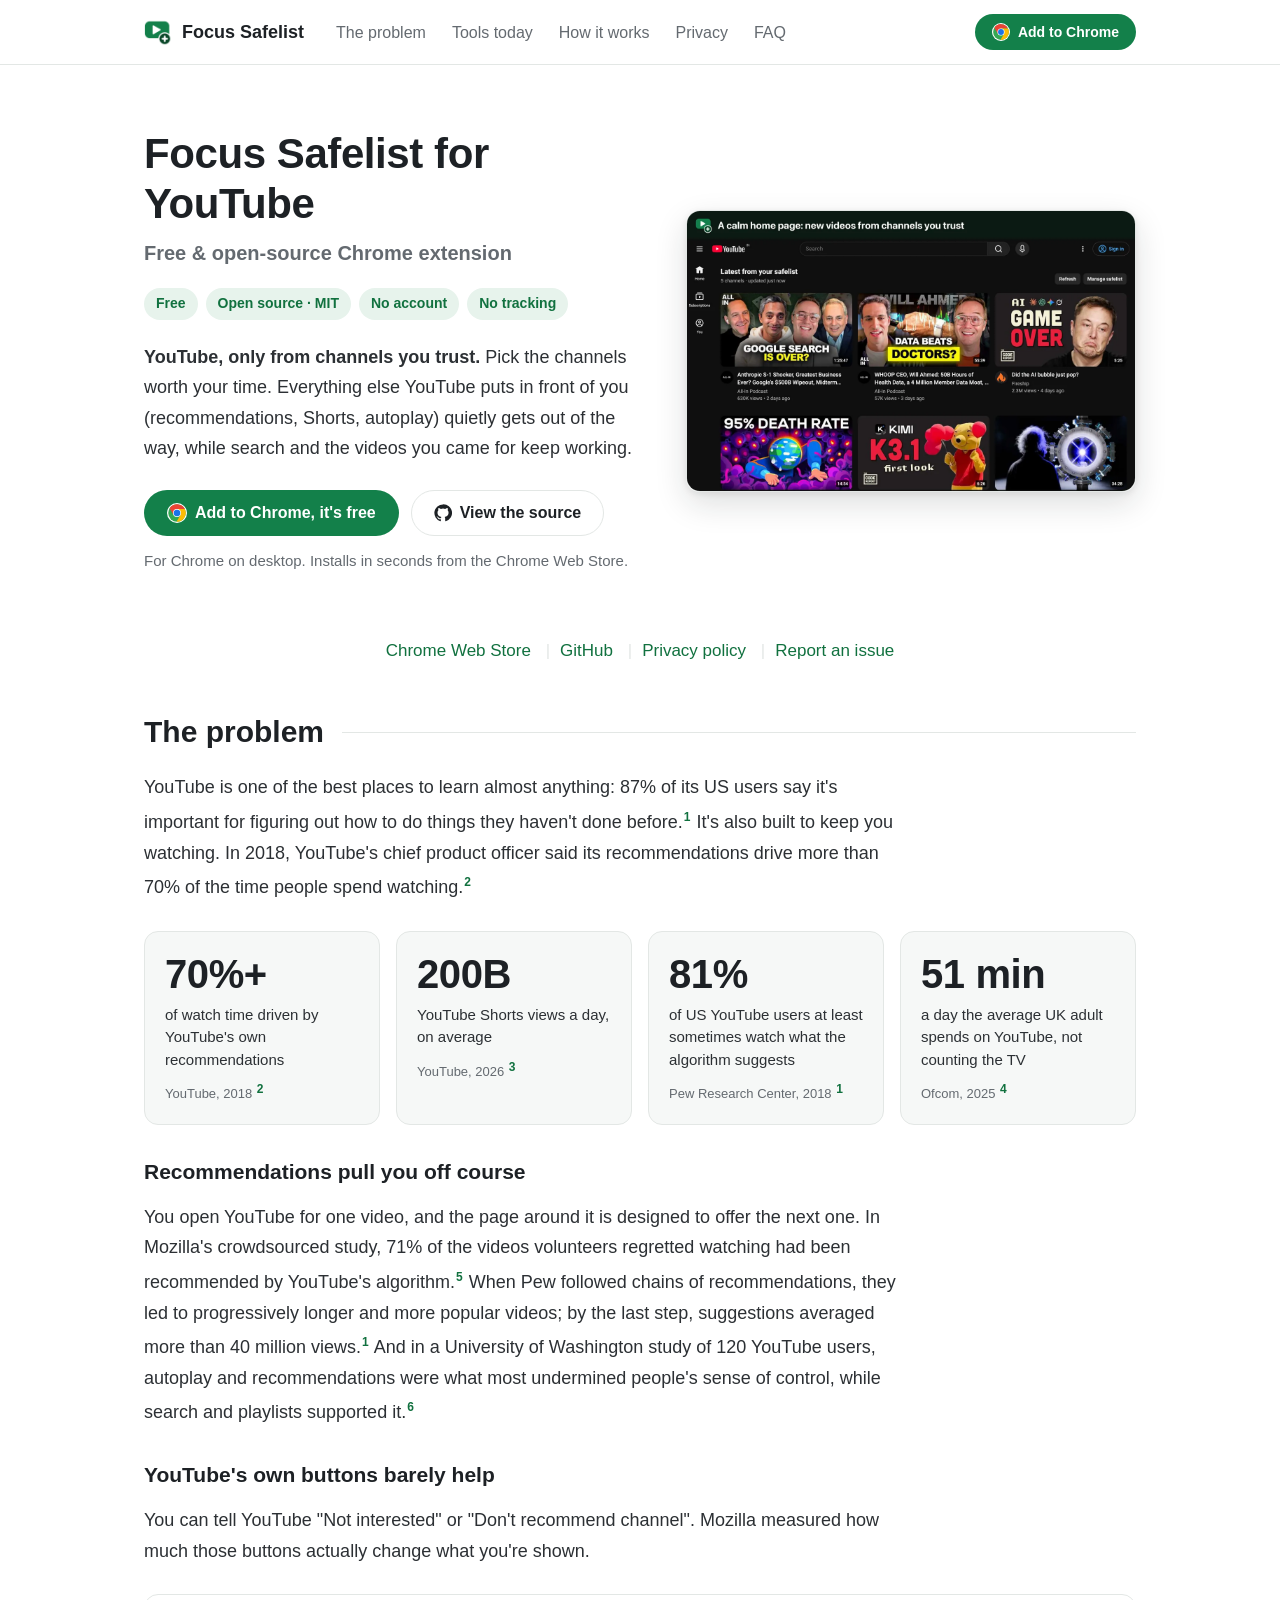
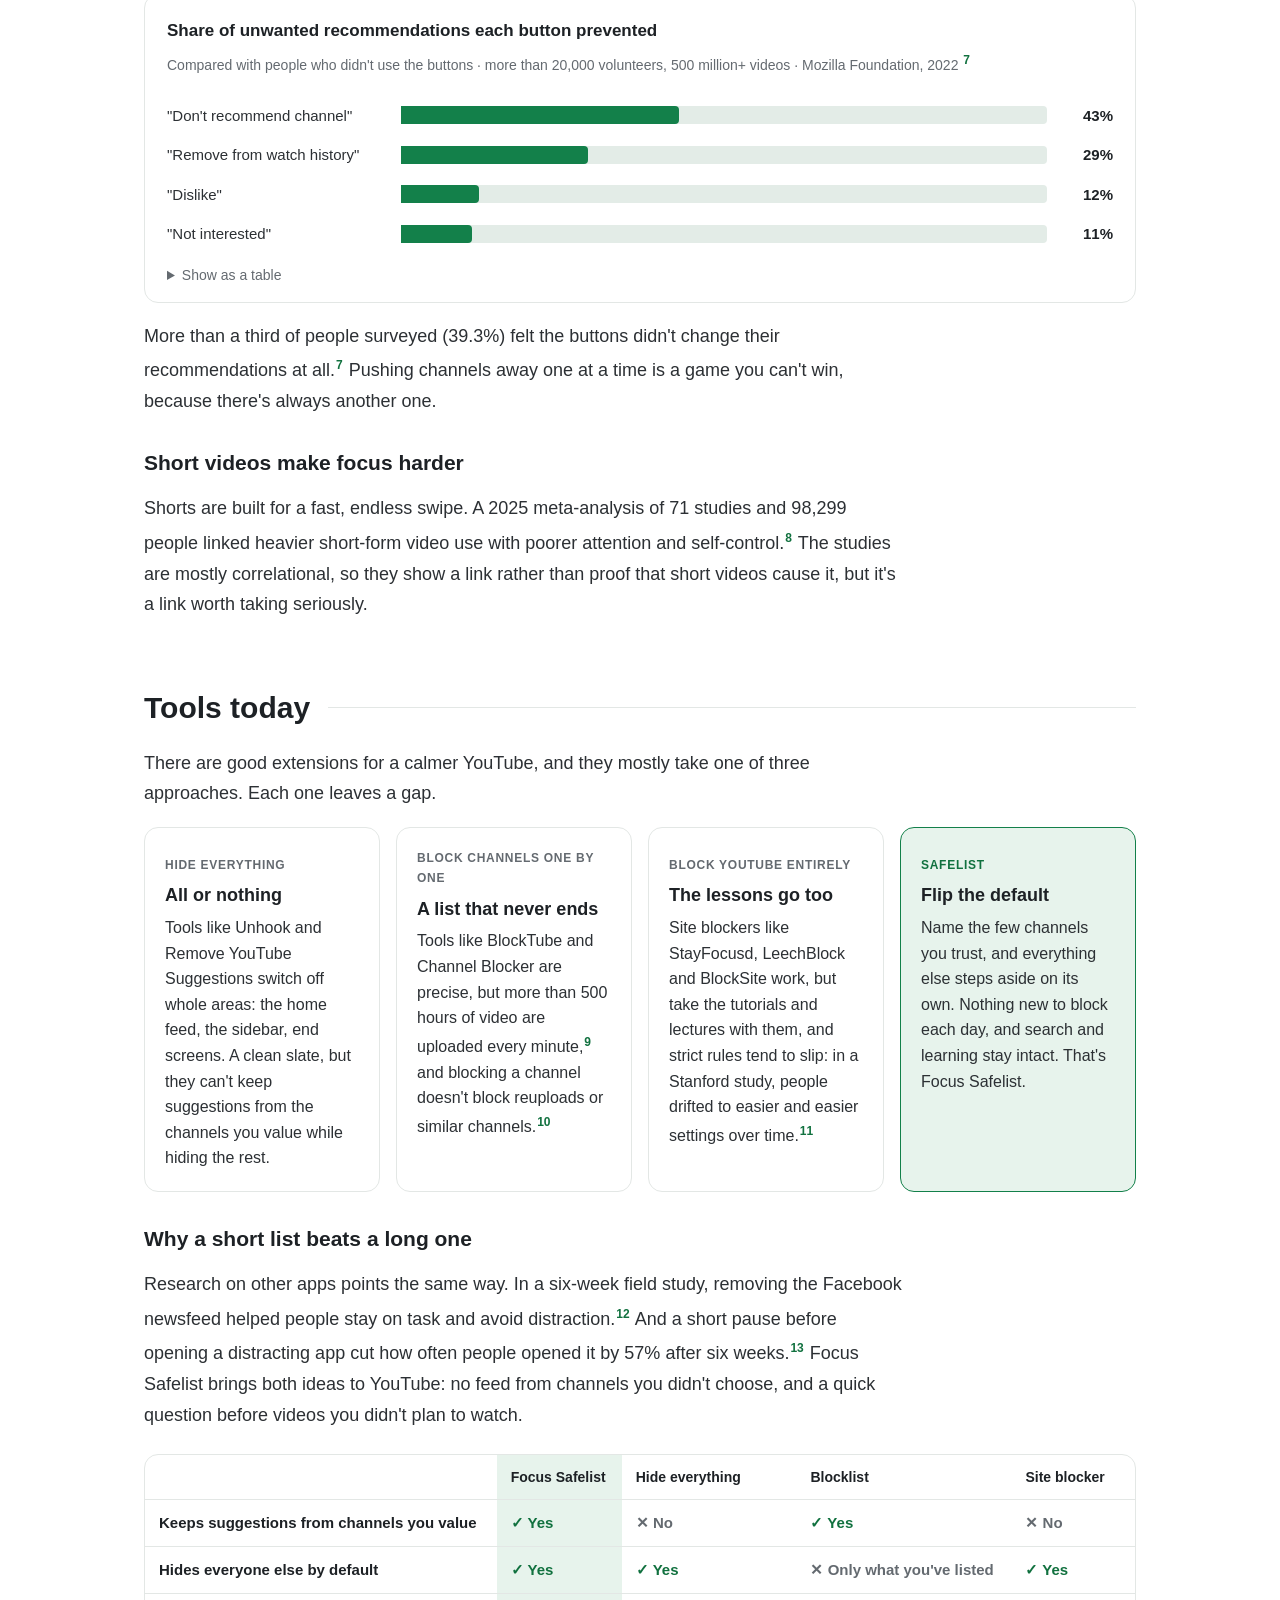
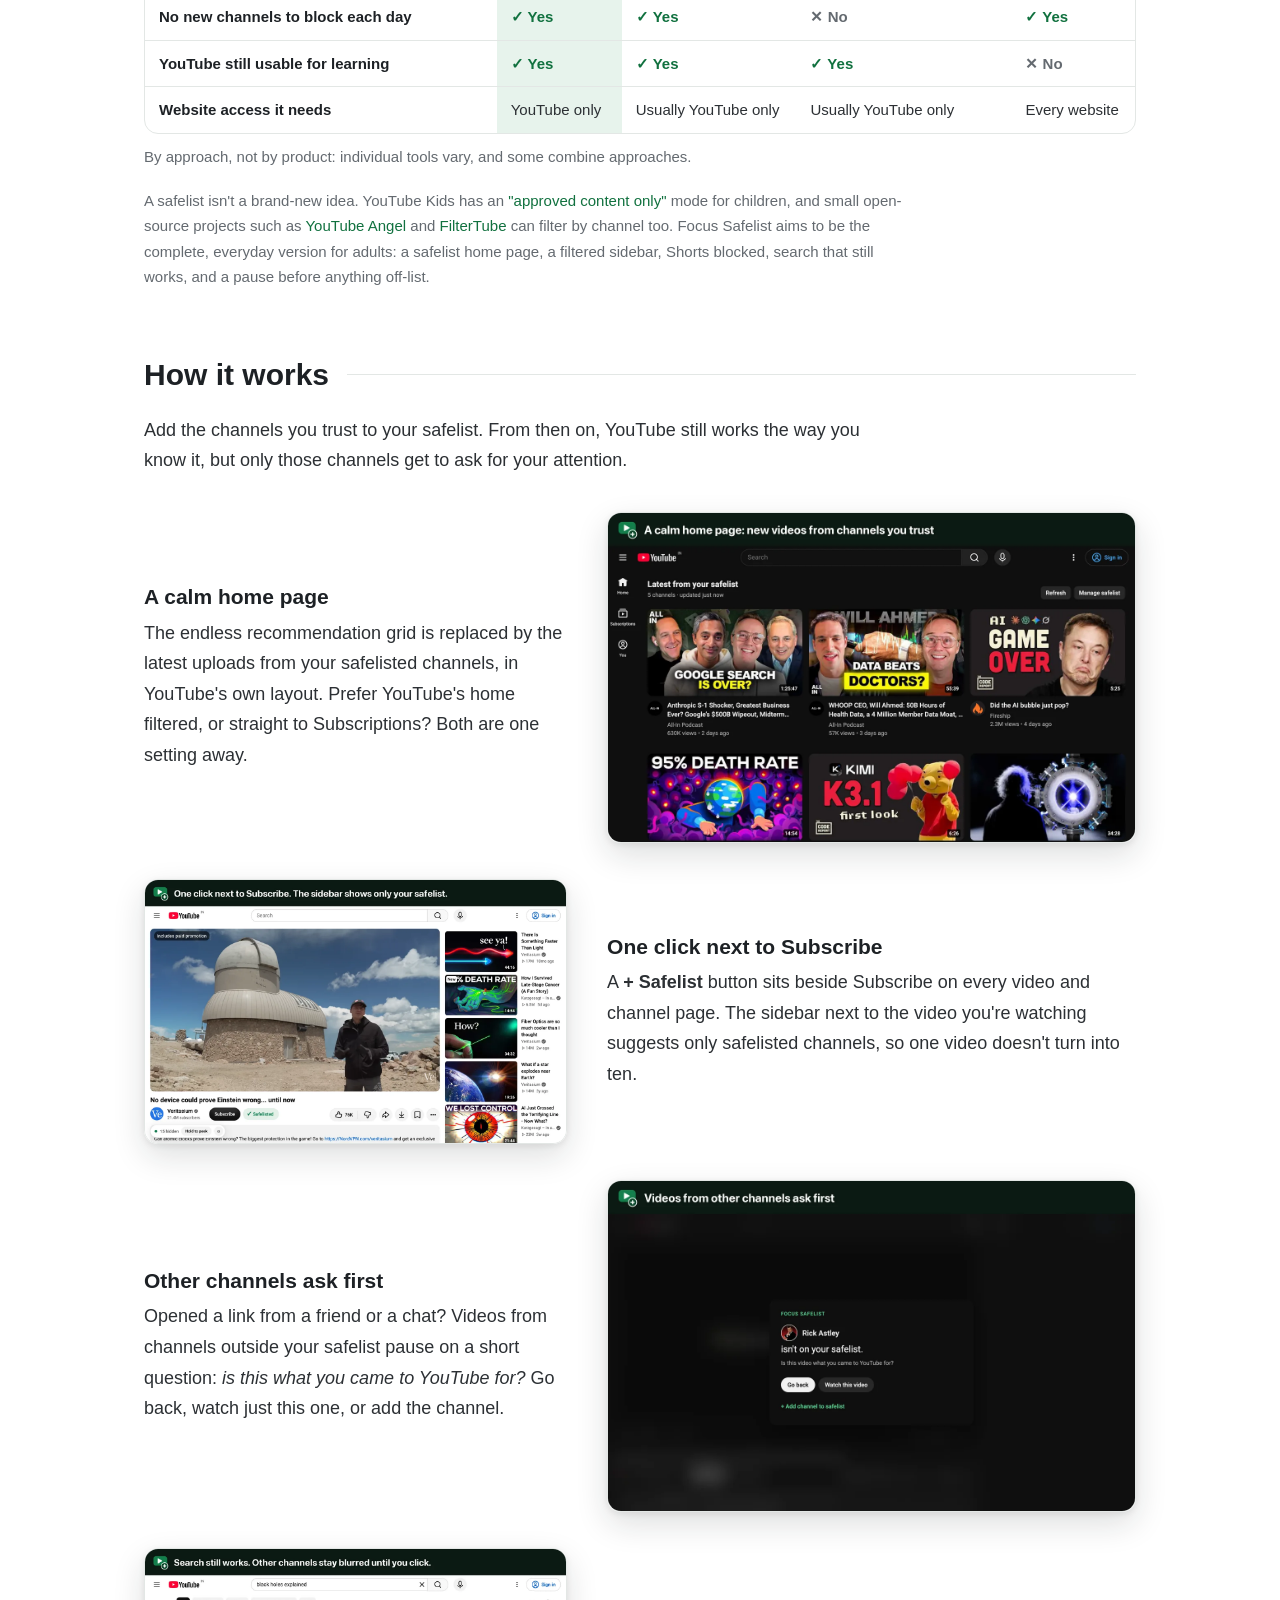
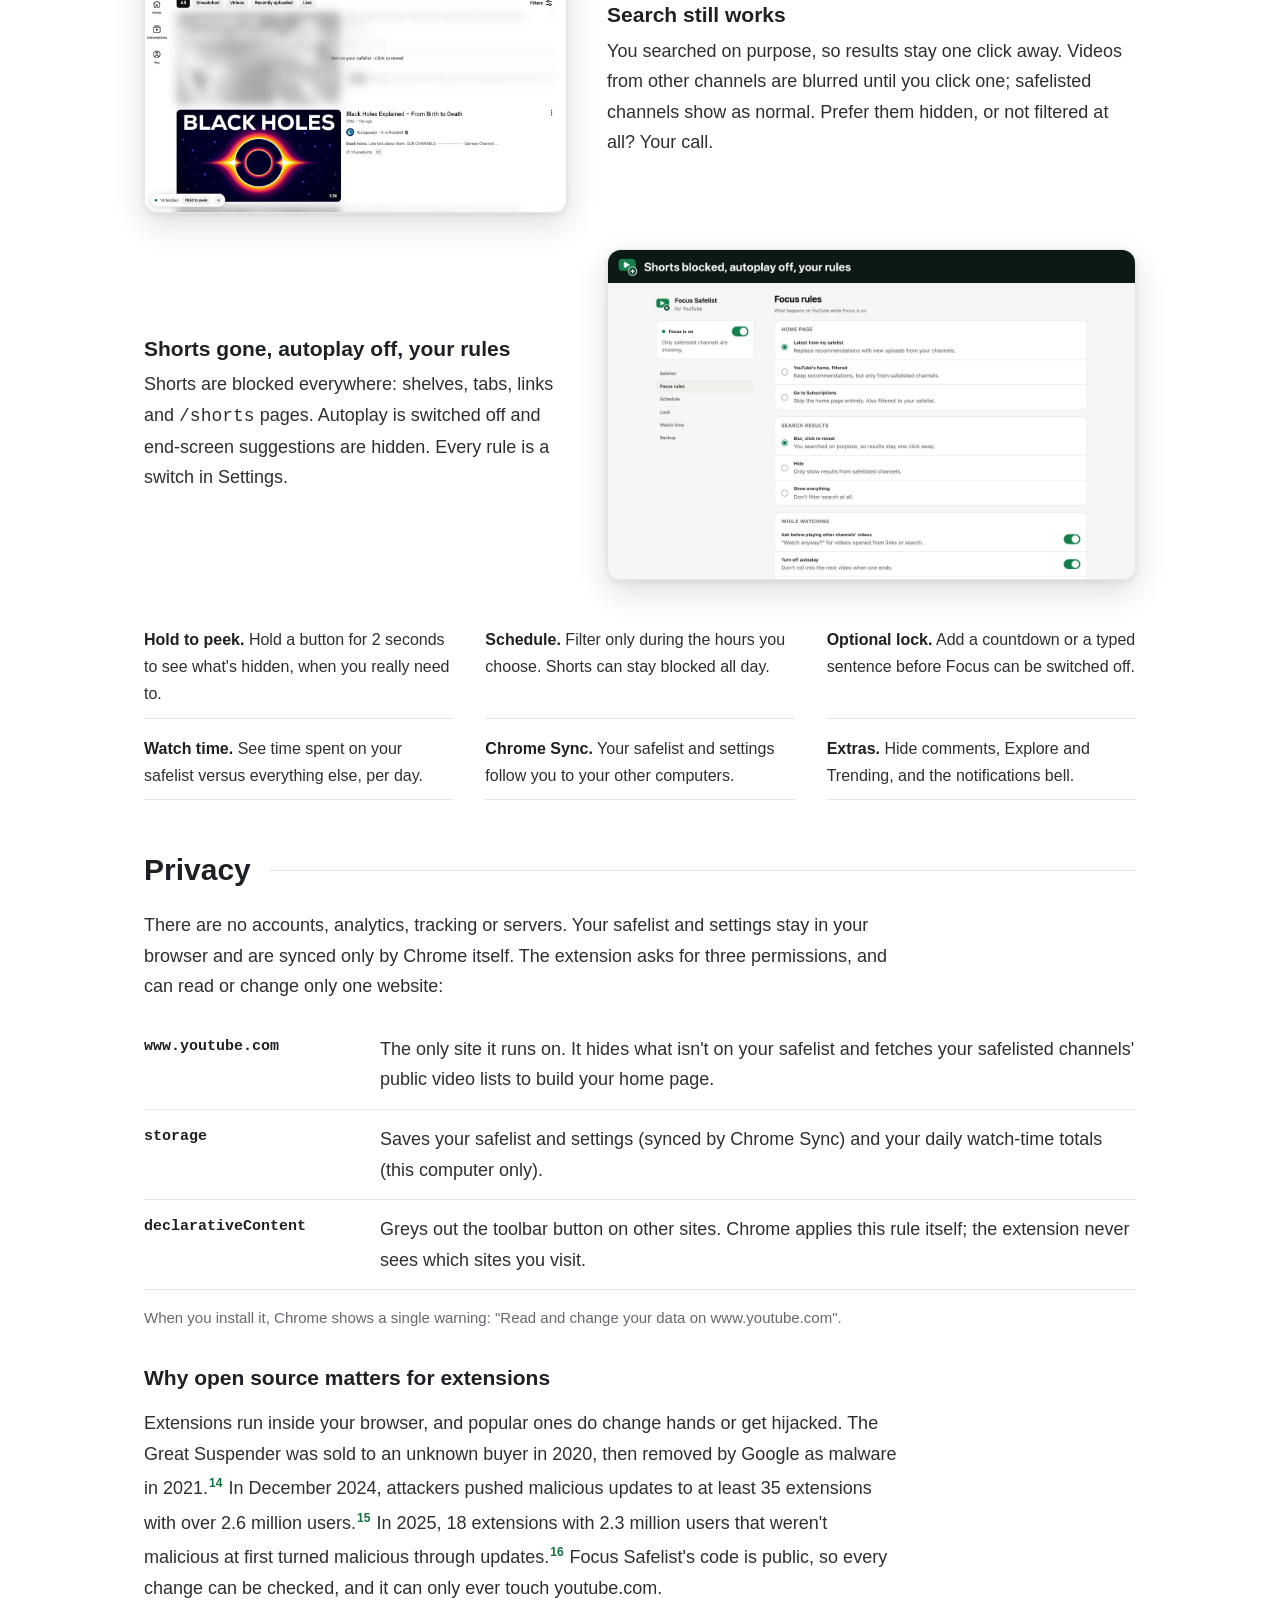
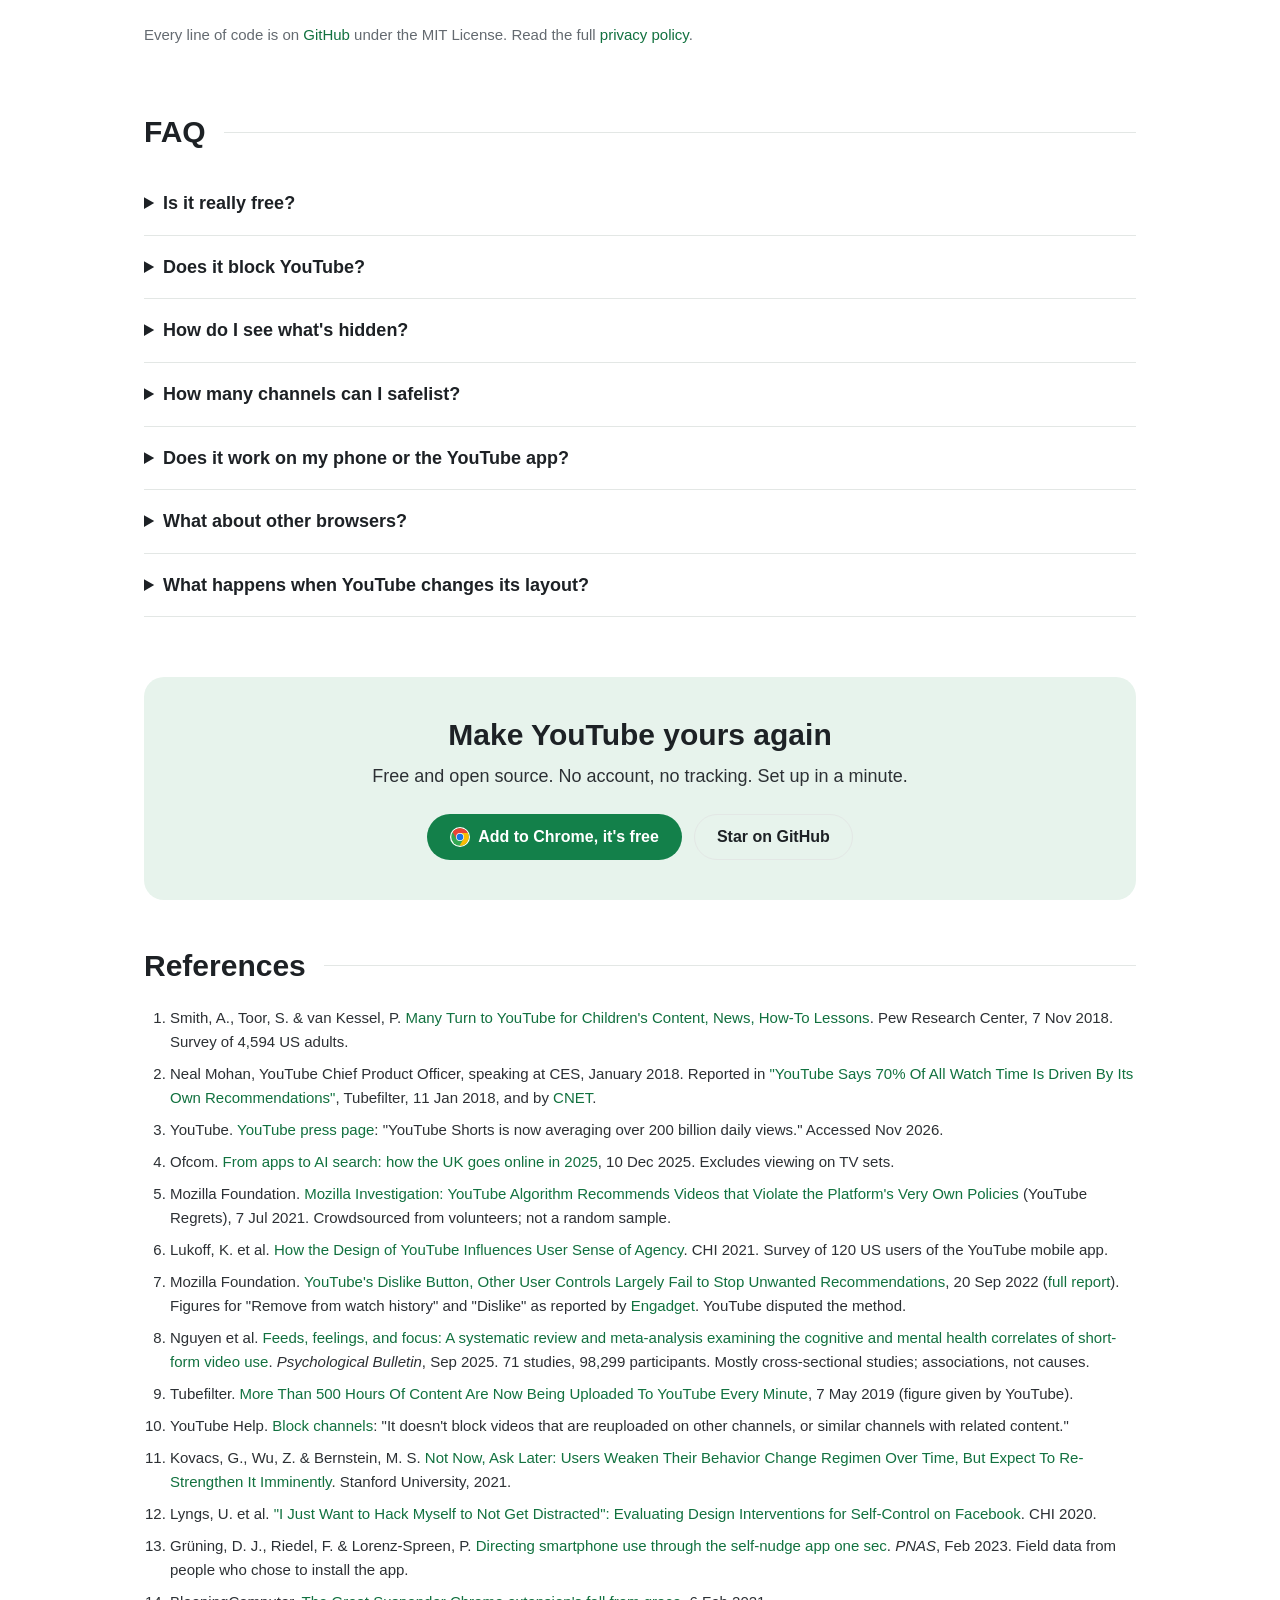
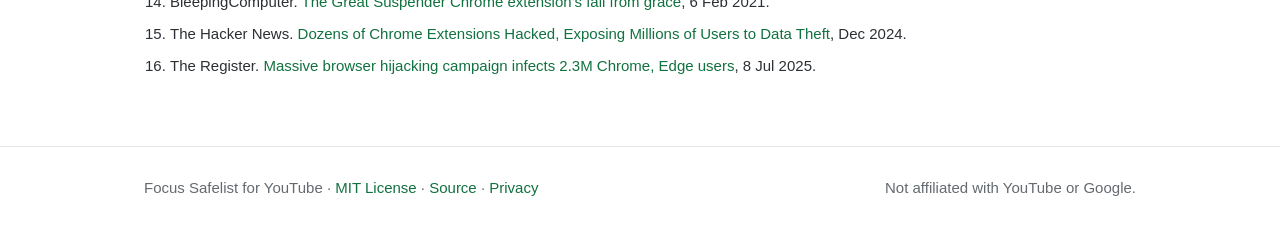
==== commit 070e3844: "Github Hosted Pages" ====
--- a/docs/index.html
+++ b/docs/index.html
@@ -47,7 +47,7 @@
         <li><a href="#privacy">Privacy</a></li>
         <li><a href="#faq">FAQ</a></li>
       </ul>
-      <a class="btn btn-primary btn-small nav-cta" href="https://chromewebstore.google.com/detail/goiilbihmgooemmokanoacgifdchcgjo">Add to Chrome</a>
+      <a class="btn btn-primary btn-small nav-cta" href="https://chromewebstore.google.com/detail/goiilbihmgooemmokanoacgifdchcgjo"><img class="btn-logo" src="assets/chrome.svg" width="20" height="20" alt="">Add to Chrome</a>
     </div>
   </header>
 
@@ -67,7 +67,7 @@
           <p class="lede"><b>YouTube, only from channels you trust.</b> Pick the channels worth your time. Everything else YouTube puts in front of you (recommendations, Shorts, autoplay) quietly gets out of the way, while search and the videos you came for keep working.</p>
           <div class="cta-row">
             <a class="btn btn-primary" href="https://chromewebstore.google.com/detail/goiilbihmgooemmokanoacgifdchcgjo">
-              <svg viewBox="0 0 24 24" fill="none" stroke="currentColor" stroke-width="2.2" stroke-linecap="round" stroke-linejoin="round" aria-hidden="true"><path d="M12 4v11m0 0-4.5-4.5M12 15l4.5-4.5M5 19h14"/></svg>
+              <img class="btn-logo" src="assets/chrome.svg" width="20" height="20" alt="">
               Add to Chrome, it's free
             </a>
             <a class="btn btn-ghost" href="https://github.com/thisisjoey/focus-safelist">
@@ -356,7 +356,7 @@
         <h2>Make YouTube yours again</h2>
         <p>Free and open source. No account, no tracking. Set up in a minute.</p>
         <div class="cta-row">
-          <a class="btn btn-primary" href="https://chromewebstore.google.com/detail/goiilbihmgooemmokanoacgifdchcgjo">Add to Chrome, it's free</a>
+          <a class="btn btn-primary" href="https://chromewebstore.google.com/detail/goiilbihmgooemmokanoacgifdchcgjo"><img class="btn-logo" src="assets/chrome.svg" width="20" height="20" alt="">Add to Chrome, it's free</a>
           <a class="btn btn-ghost" href="https://github.com/thisisjoey/focus-safelist">Star on GitHub</a>
         </div>
       </div>
--- a/docs/style.css
+++ b/docs/style.css
@@ -194,6 +194,15 @@
   height: 18px;
   flex: none;
 }
+.btn-logo {
+  width: 20px;
+  height: 20px;
+  flex: none;
+}
+.btn-small .btn-logo {
+  width: 18px;
+  height: 18px;
+}
 
 .badges {
   display: flex;
